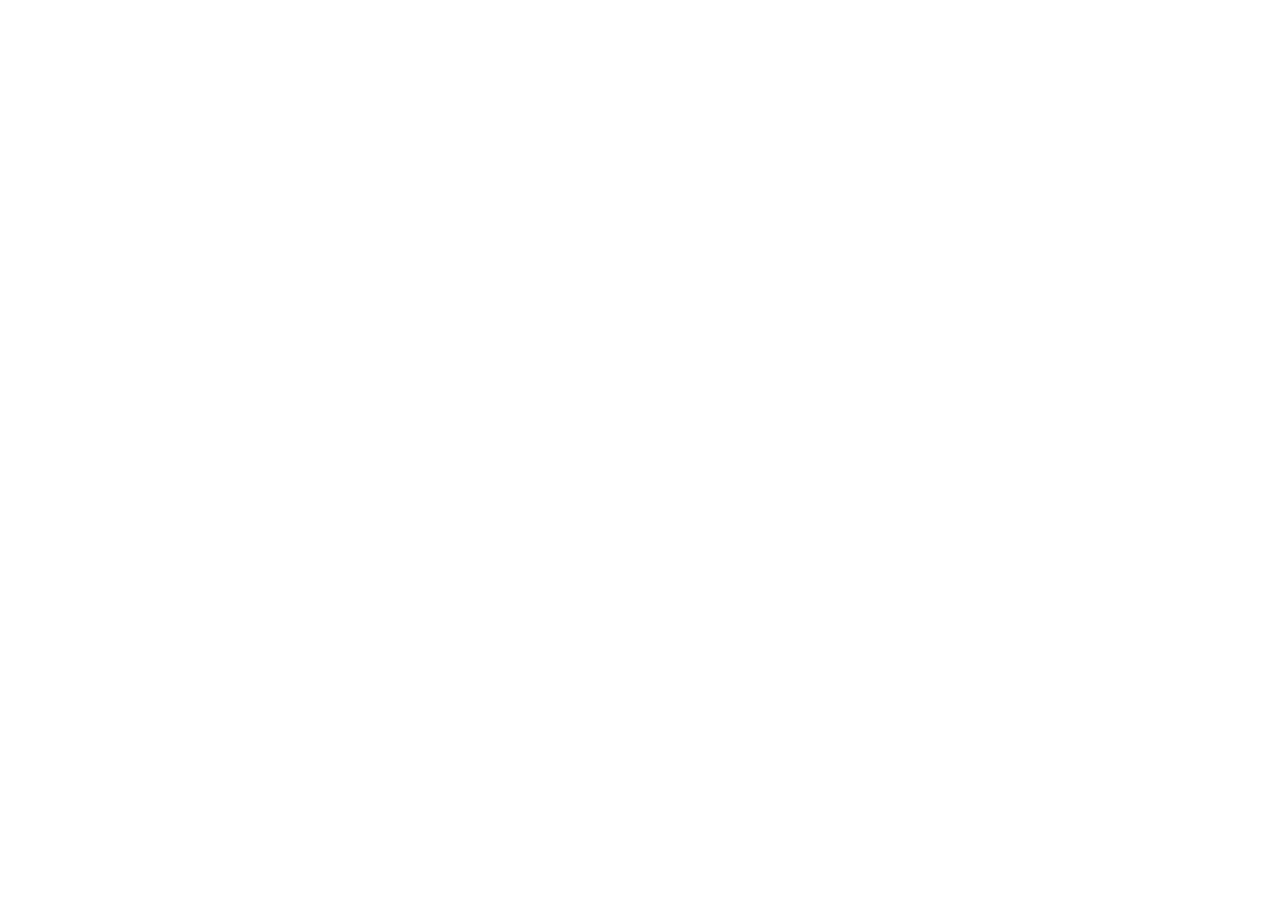
==== index.html @ c9f8f6a1 "feat: :tada: create a structure initial of project initial structure  by Evelyn" ====
<!DOCTYPE html>
<html> 
<head>
    <meta charset="utf-8">
    <meta name="viewport" content="width=device-width, initial-scale=1">
    <title>inicio</title>
    <link rel="styesheet" href="responsive.css">
    <link rel="stylesheet" href="componentes.css">
    <link rel="stylesheet" href="base.css">
    <link rel="stylesheet" href="layout.css">
</head>



</html>
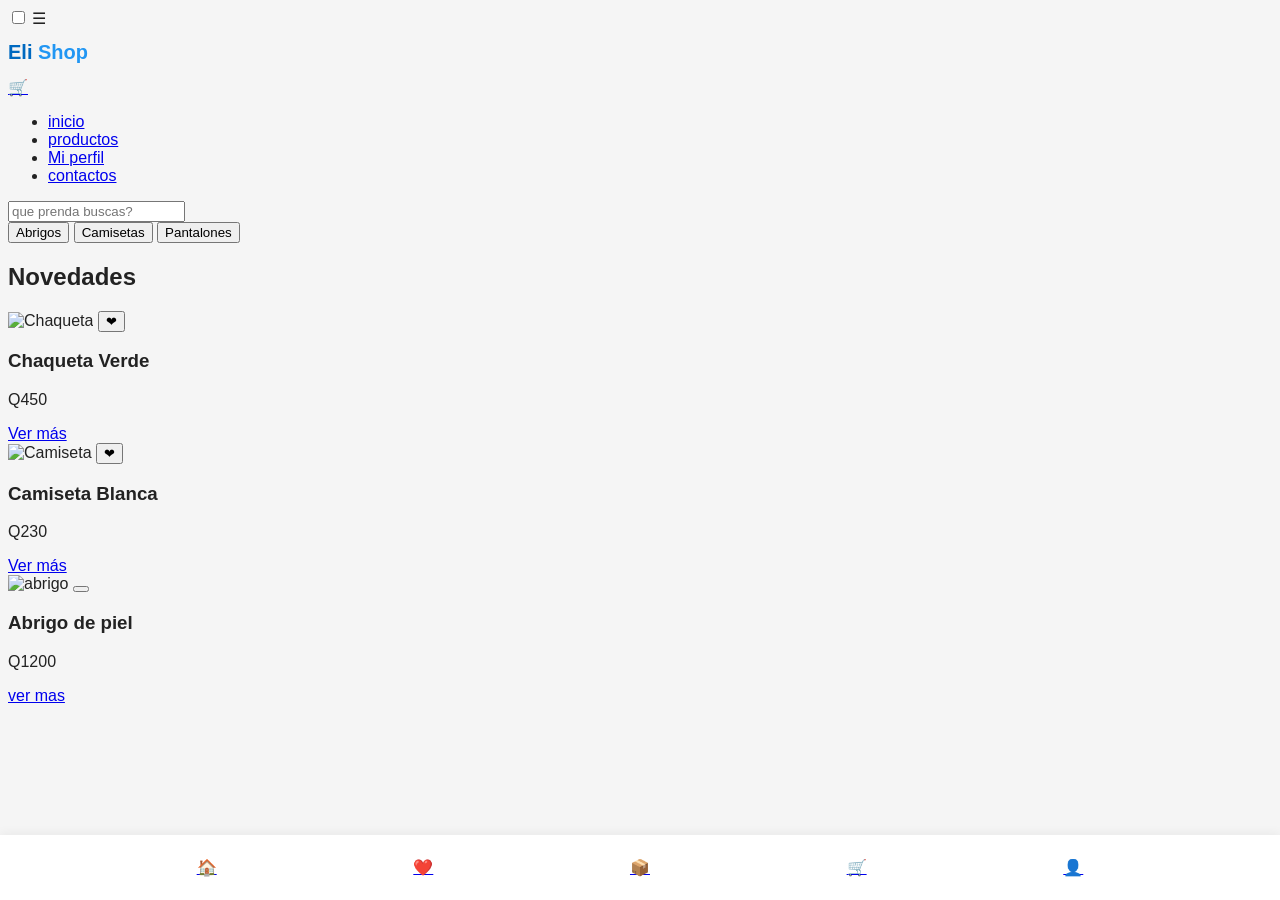
==== commit ce759299: "feat: :sparkles: add modification in index page of inicio page of inicio  by Evelyn" ====
--- a/index.html
+++ b/index.html
@@ -1,15 +1,95 @@
 <!DOCTYPE html>
-<html> 
+<html lang="en">
 <head>
-    <meta charset="utf-8">
-    <meta name="viewport" content="width=device-width, initial-scale=1">
-    <title>inicio</title>
-    <link rel="styesheet" href="responsive.css">
-    <link rel="stylesheet" href="componentes.css">
-    <link rel="stylesheet" href="base.css">
-    <link rel="stylesheet" href="layout.css">
+    <meta charset="UTF-8">
+    <meta name="viewport" content="width=device-width, initial-scale=1.0">
+    <title> EliShop inicio</title>
+    <link rel="stylesheet" href="css/base.css">
+    <link rel="stylesheet" href="css/components.css">
+    <link rel="stylesheet" href="css/layout.css">
+    <link rel="stylesheet" href="css/responsive.css">
 </head>
+<body>
+    <header class="barra_superior">
+        <input type="checkbox" id="checkMenu" class="oculto">
+        <label for="checkMenu" class="boton-hamburguesa">☰</label>
+        <h1 class="logo">Eli <span>Shop</span></h1>
+        <a href="vacio.html" class="carrito">🛒</a>
 
+        <nav class="menu-desplegable">
+            <ul class="lista_navegacion">
+                <li><a href="index.html">inicio</a></li>
+                <li><a href="catalogo.html">productos</a></li>
+                <li><a href="perfil.html">Mi perfil</a></li>
+                <li><a href="contacto.html">contactos</a></li>
+            </ul>
+        </nav>
+    </header>
 
+    <main class="contenedor1">
+        <section class="seccion-buscar">
+            <input type="text" placeholder="que prenda buscas?" class="entrada-busqueda">
+        </section>
 
-</html>+        <section class="categorias-cortas">
+            <button class="filtro">Abrigos</button>
+            <button class="filtro">Camisetas</button>
+            <button class="filtro">Pantalones</button>
+        </section>
+        
+        <section class="novedades">
+            <h2 class="titulo-seccion">Novedades</h2>
+            
+            <div class="bloque-productos">
+                <article class="tarjeta">
+                    <div class="foto-producto">
+                        <img src="https://via.placeholder.com/150" alt="Chaqueta">
+                        <button class="corazon">❤</button>
+                    </div>
+                    <div class="detalles">
+                        <h3>Chaqueta Verde</h3>
+                        <p class="precio">Q450</p>
+                        <a href="producto.html" class="enlace-ver">Ver más</a>
+                    </div>
+                </article>
+
+                <article class="tarjeta">
+                    <div class="foto-producto">
+                        <img src="https://via.placeholder.com/150" alt="Camiseta">
+                        <button class="corazon">❤</button>
+                    </div>
+                    <div class="detalles">
+                        <h3>Camiseta Blanca</h3>
+                        <p class="precio">Q230</p>
+                        <a href="producto.html" class="enlace-ver">Ver más</a>
+                    </div>
+                </article>
+
+                <article class="tarjeta">
+                    <div class="foto-producto">
+                        <img src="https://via.placeholder.com/150" alt="abrigo"> 
+                        <button class="corazon"❤></button>
+                    </div>
+                    <div class="detalles">
+                        <h3>Abrigo de piel</h3>
+                        <p class="precio">Q1200</p>
+                        <a href="producto.html" class="enlace-ver">ver mas</a>
+                    </div>
+                </article>
+            </div>
+        </section>
+    </main>
+
+    <nav class="barra-inferior">
+        <a href="index.html" class="icono-nav activo">🏠</a> 
+        
+        <a href="favoritos.html" class="icono-nav">❤️</a>
+    
+        <a href="historial.html" class="icono-nav">📦</a> 
+        
+        <a href="vacio.html" class="icono-nav">🛒</a> 
+        
+        <a href="perfil.html" class="icono-nav">👤</a>
+    </nav>
+</body>
+</html> 
--- a/css/base.css
+++ b/css/base.css
@@ -0,0 +1,67 @@
+:root {
+    /* Azules (Principales) */
+    --azul-oscuro: #0069c0;   /* Para el encabezado o títulos fuertes */
+    --azul-vibrante: #2196f3; /* Tu color de marca (Logo y Botones) */
+    --azul-claro: #97e9ff;    /* Para fondos suaves o etiquetas */
+
+    /* Morados (Acentos) */
+    --morado-fuerte: #7f00b2; /* Para resaltar ofertas o botones secundarios */
+    --morado-claro: #ab3ed8;  /* Para el 'hover' (cuando pasas el mouse) */
+
+    /* Colores neutros necesarios */
+    --blanco: #ffffff;
+    --gris-fondo: #f5f5f5;
+    --negro-texto: #222222;
+}
+
+body {
+    background-color: var(--gris-fondo);
+    color: var(--negro-texto);
+    font-family: 'Poppins', sans-serif;
+}
+
+/* Centrar todo el contenido para que no toque los bordes del celular */
+.contenedor-principal {
+    padding: 70px 15px 90px 15px; /* Arriba para el header y abajo para la barra inferior */
+}
+
+/* El Header (Barra Superior) */
+.barra-superior {
+    position: fixed;
+    top: 0;
+    left: 0;
+    width: 100%;
+    height: 60px;
+    background-color: var(--blanco);
+    display: flex;
+    justify-content: space-between;
+    align-items: center;
+    padding: 0 20px;
+    box-shadow: 0 2px 5px rgba(0,0,0,0.1);
+    z-index: 1000;
+}
+
+/* El Logo con tus colores */
+.logo {
+    font-size: 20px;
+    color: var(--azul-oscuro);
+}
+.logo span {
+    color: var(--azul-vibrante);
+    font-weight: bold;
+}
+
+/* La Barra Inferior con 5 iconos */
+.barra-inferior {
+    position: fixed;
+    bottom: 0;
+    left: 0;
+    width: 100%;
+    height: 65px;
+    background-color: var(--blanco);
+    display: flex;
+    justify-content: space-evenly;
+    align-items: center;
+    box-shadow: 0 -2px 10px rgba(0,0,0,0.05);
+    z-index: 1000;
+}
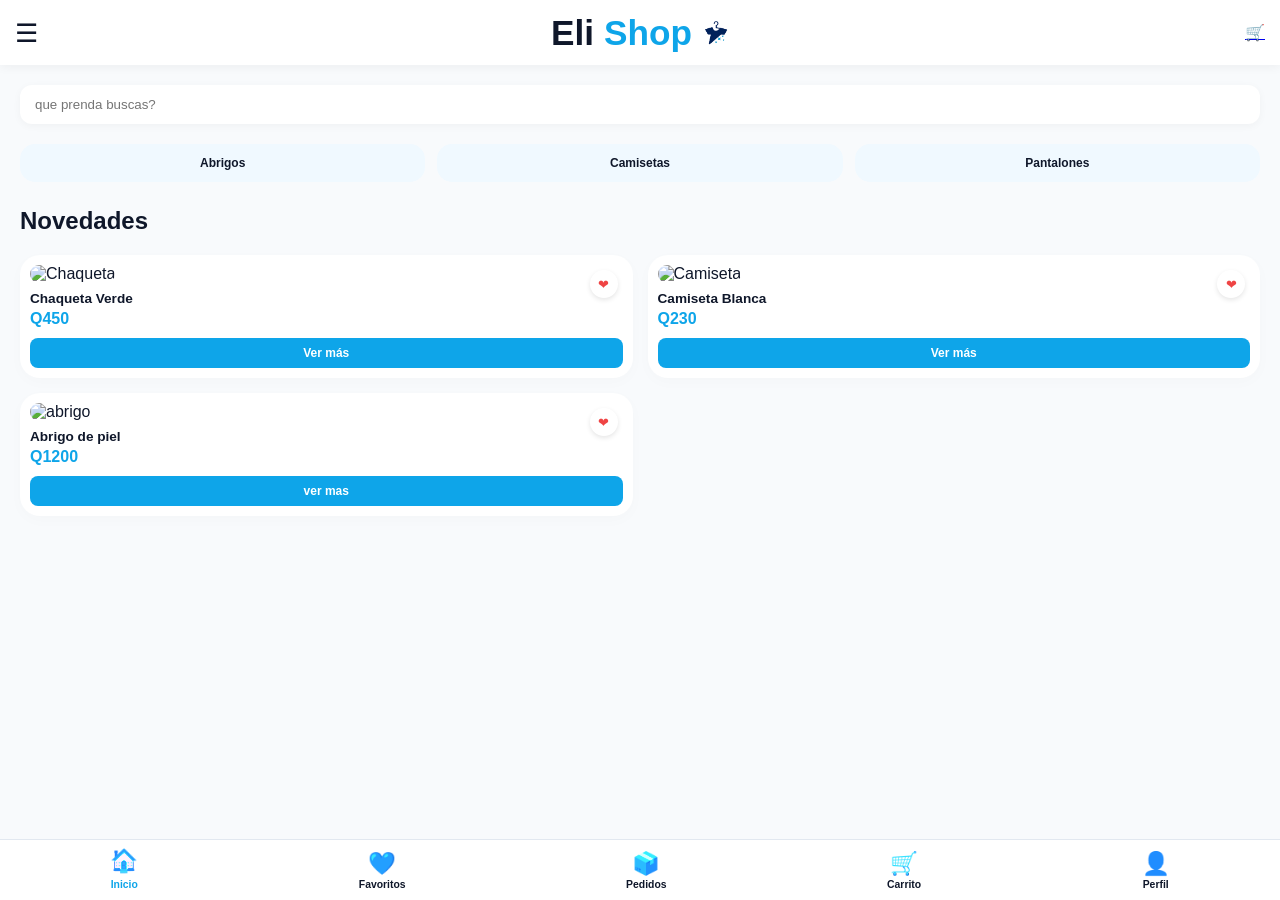
==== commit b154dfdd: "feat: :sparkles: create code of page that inicio code of page inicio  by Evelyn" ====
--- a/index.html
+++ b/index.html
@@ -13,15 +13,20 @@
     <header class="barra_superior">
         <input type="checkbox" id="checkMenu" class="oculto">
         <label for="checkMenu" class="boton-hamburguesa">☰</label>
-        <h1 class="logo">Eli <span>Shop</span></h1>
+    
+        <div class="logo">
+            <h1>Eli <span>Shop</span></h1>
+            <img src="img/Elishop.png" alt="logo" class="img-logo">
+        </div>
+    
         <a href="vacio.html" class="carrito">🛒</a>
-
+    
         <nav class="menu-desplegable">
             <ul class="lista_navegacion">
-                <li><a href="index.html">inicio</a></li>
-                <li><a href="catalogo.html">productos</a></li>
-                <li><a href="perfil.html">Mi perfil</a></li>
-                <li><a href="contacto.html">contactos</a></li>
+                <li><a href="index.html">Inicio</a></li>
+                <li><a href="catalogo.html">Productos</a></li>
+                <li><a href="perfil.html">Mi Perfil</a></li>
+                <li><a href="contacto.html">Contacto</a></li>
             </ul>
         </nav>
     </header>
@@ -68,7 +73,7 @@
                 <article class="tarjeta">
                     <div class="foto-producto">
                         <img src="https://via.placeholder.com/150" alt="abrigo"> 
-                        <button class="corazon"❤></button>
+                        <button class="corazon">❤</button>
                     </div>
                     <div class="detalles">
                         <h3>Abrigo de piel</h3>
@@ -81,15 +86,30 @@
     </main>
 
     <nav class="barra-inferior">
-        <a href="index.html" class="icono-nav activo">🏠</a> 
+        <a href="index.html" class="icono-nav activo">
+            <i>🏠</i>
+            <span>Inicio</span>
+        </a> 
         
-        <a href="favoritos.html" class="icono-nav">❤️</a>
+        <a href="favoritos.html" class="icono-nav">
+            <i>❤️</i>
+            <span>Favoritos</span>
+        </a>
     
-        <a href="historial.html" class="icono-nav">📦</a> 
+        <a href="historial.html" class="icono-nav">
+            <i>📦</i>
+            <span>Pedidos</span>
+        </a> 
         
-        <a href="vacio.html" class="icono-nav">🛒</a> 
+        <a href="vacio.html" class="icono-nav">
+            <i>🛒</i>
+            <span>Carrito</span>
+        </a> 
         
-        <a href="perfil.html" class="icono-nav">👤</a>
+        <a href="perfil.html" class="icono-nav">
+            <i>👤</i>
+            <span>Perfil</span>
+        </a>
     </nav>
 </body>
 </html> 
--- a/css/base.css
+++ b/css/base.css
@@ -1,67 +1,22 @@
+/* Variables y Reset */
 :root {
-    /* Azules (Principales) */
-    --azul-oscuro: #0069c0;   /* Para el encabezado o títulos fuertes */
-    --azul-vibrante: #2196f3; /* Tu color de marca (Logo y Botones) */
-    --azul-claro: #97e9ff;    /* Para fondos suaves o etiquetas */
+    --navy: #0f172a;
+    --celeste: #0ea5e9;
+    --violeta: #8b5cf6;
+    --celeste-soft: #f0f9ff;
+    --blanco: #ffffff;
+    --fondo-pag: #f8fafc;
+}
 
-    /* Morados (Acentos) */
-    --morado-fuerte: #7f00b2; /* Para resaltar ofertas o botones secundarios */
-    --morado-claro: #ab3ed8;  /* Para el 'hover' (cuando pasas el mouse) */
-
-    /* Colores neutros necesarios */
-    --blanco: #ffffff;
-    --gris-fondo: #f5f5f5;
-    --negro-texto: #222222;
+* {
+    margin: 0;
+    padding: 0;
+    box-sizing: border-box;
+    font-family: 'Inter', -apple-system, sans-serif;
 }
 
 body {
-    background-color: var(--gris-fondo);
-    color: var(--negro-texto);
-    font-family: 'Poppins', sans-serif;
+    background-color: var(--fondo-pag);
+    color: var(--navy);
+    padding-bottom: 90px;
 }
-
-/* Centrar todo el contenido para que no toque los bordes del celular */
-.contenedor-principal {
-    padding: 70px 15px 90px 15px; /* Arriba para el header y abajo para la barra inferior */
-}
-
-/* El Header (Barra Superior) */
-.barra-superior {
-    position: fixed;
-    top: 0;
-    left: 0;
-    width: 100%;
-    height: 60px;
-    background-color: var(--blanco);
-    display: flex;
-    justify-content: space-between;
-    align-items: center;
-    padding: 0 20px;
-    box-shadow: 0 2px 5px rgba(0,0,0,0.1);
-    z-index: 1000;
-}
-
-/* El Logo con tus colores */
-.logo {
-    font-size: 20px;
-    color: var(--azul-oscuro);
-}
-.logo span {
-    color: var(--azul-vibrante);
-    font-weight: bold;
-}
-
-/* La Barra Inferior con 5 iconos */
-.barra-inferior {
-    position: fixed;
-    bottom: 0;
-    left: 0;
-    width: 100%;
-    height: 65px;
-    background-color: var(--blanco);
-    display: flex;
-    justify-content: space-evenly;
-    align-items: center;
-    box-shadow: 0 -2px 10px rgba(0,0,0,0.05);
-    z-index: 1000;
-}
--- a/css/components.css
+++ b/css/components.css
@@ -0,0 +1,138 @@
+/* --- Logo y Navegación Superior --- */
+.logo {
+    display: flex;
+    align-items: center;
+    gap: 8px;
+    font-size: 1.1rem;
+    font-weight: 800;
+}
+
+.logo span { color: var(--celeste); }
+
+.barra_superior img {
+    height: 32px;
+    width: auto;
+}
+
+.oculto { display: none; }
+
+.boton-hamburguesa {
+    font-size: 1.6rem;
+    cursor: pointer;
+    z-index: 1300; /* Siempre clickable para cerrar */
+    position: relative;
+}
+
+/* --- Buscador y Categorías (Estilo Canva) --- */
+.entrada-busqueda {
+    width: 100%;
+    padding: 12px 15px;
+    border: none;
+    border-radius: 12px;
+    background-color: var(--blanco);
+    box-shadow: 0 2px 8px rgba(0,0,0,0.04);
+    margin-bottom: 20px;
+    outline: none;
+}
+
+.categorias-cortas {
+    display: flex;
+    gap: 12px;
+    margin-bottom: 25px;
+}
+
+.filtro {
+    flex: 1;
+    padding: 12px;
+    border: none;
+    border-radius: 15px;
+    background-color: var(--celeste-soft);
+    color: var(--navy);
+    font-weight: 700;
+    font-size: 0.75rem;
+}
+
+/* --- Tarjetas de Producto --- */
+.tarjeta {
+    background: var(--blanco);
+    border-radius: 20px;
+    padding: 10px;
+    box-shadow: 0 4px 15px rgba(0,0,0,0.02);
+    position: relative;
+}
+
+.foto-producto img {
+    width: 100%;
+    height: 150px;
+    object-fit: cover;
+    border-radius: 15px;
+}
+
+.corazon {
+    position: absolute;
+    top: 15px;
+    right: 15px;
+    background: white;
+    border: none;
+    width: 28px;
+    height: 28px;
+    border-radius: 50%;
+    box-shadow: 0 2px 5px rgba(0,0,0,0.1);
+    color: #ef4444;
+}
+
+.detalles h3 {
+    font-size: 0.85rem;
+    margin: 8px 0 4px;
+}
+
+.precio {
+    color: var(--celeste);
+    font-weight: 800;
+    margin-bottom: 10px;
+    display: block;
+}
+
+.enlace-ver {
+    display: block;
+    text-align: center;
+    background: var(--celeste);
+    color: white;
+    text-decoration: none;
+    padding: 8px;
+    border-radius: 8px;
+    font-size: 0.75rem;
+    font-weight: bold;
+}
+
+/* --- Iconos Celestes con Nombre --- */
+.icono-nav {
+    text-decoration: none;
+    display: flex;
+    flex-direction: column;
+    align-items: center;
+    gap: 2px;
+    transition: 0.3s;
+}
+
+.icono-nav i {
+    font-style: normal;
+    font-size: 1.4rem;
+    /* Filtro para teñir emojis de celeste/azul */
+    filter: sepia(100%) hue-rotate(170deg) saturate(500%);
+}
+
+.icono-nav span {
+    font-size: 0.65rem;
+    font-weight: 700;
+    color: var(--navy);
+}
+
+.icono-nav.activo i {
+    filter: sepia(100%) hue-rotate(185deg) saturate(800%);
+    transform: translateY(-3px);
+}
+
+.icono-nav.activo span {
+    color: var(--celeste);
+}
--- a/css/layout.css
+++ b/css/layout.css
@@ -0,0 +1,60 @@
+/* Estructura del Header */
+/* --- Cabecera Fija --- */
+.barra_superior {
+    display: flex;
+    justify-content: space-between;
+    align-items: center;
+    padding: 0 15px;
+    background-color: var(--blanco);
+    position: sticky;
+    top: 0;
+    z-index: 1200; /* Header por encima del menú para poder cerrar */
+    height: 65px;
+    box-shadow: 0 2px 10px rgba(0,0,0,0.05);
+}
+
+/* --- Menú Lateral Desplegable --- */
+.menu-desplegable {
+    position: fixed;
+    top: 0;
+    left: -100%;
+    width: 80%;
+    height: 100vh;
+    background: var(--blanco);
+    z-index: 1100; /* Por debajo del header */
+    transition: 0.4s cubic-bezier(0.4, 0, 0.2, 1);
+    padding: 80px 25px;
+    box-shadow: 10px 0 30px rgba(0,0,0,0.05);
+}
+
+/* Lógica de apertura con el checkbox */
+#checkMenu:checked ~ .menu-desplegable {
+    left: 0;
+}
+
+/* --- Contenedor y Cuadrícula --- */
+.contenedor1 {
+    padding: 20px;
+    padding-bottom: 100px; /* Espacio para que la barra inferior no tape nada */
+}
+
+.bloque-productos {
+    display: grid;
+    grid-template-columns: repeat(2, 1fr); /* 2 columnas exactas para móvil */
+    gap: 15px;
+    margin-top: 20px;
+}
+
+/* --- Barra Inferior con Nombres --- */
+.barra-inferior {
+    position: fixed;
+    bottom: 0;
+    width: 100%;
+    background: rgba(255, 255, 255, 0.95);
+    backdrop-filter: blur(10px);
+    display: flex;
+    justify-content: space-around;
+    padding: 10px 0;
+    border-top: 1px solid #e2e8f0;
+    z-index: 1000;
+}
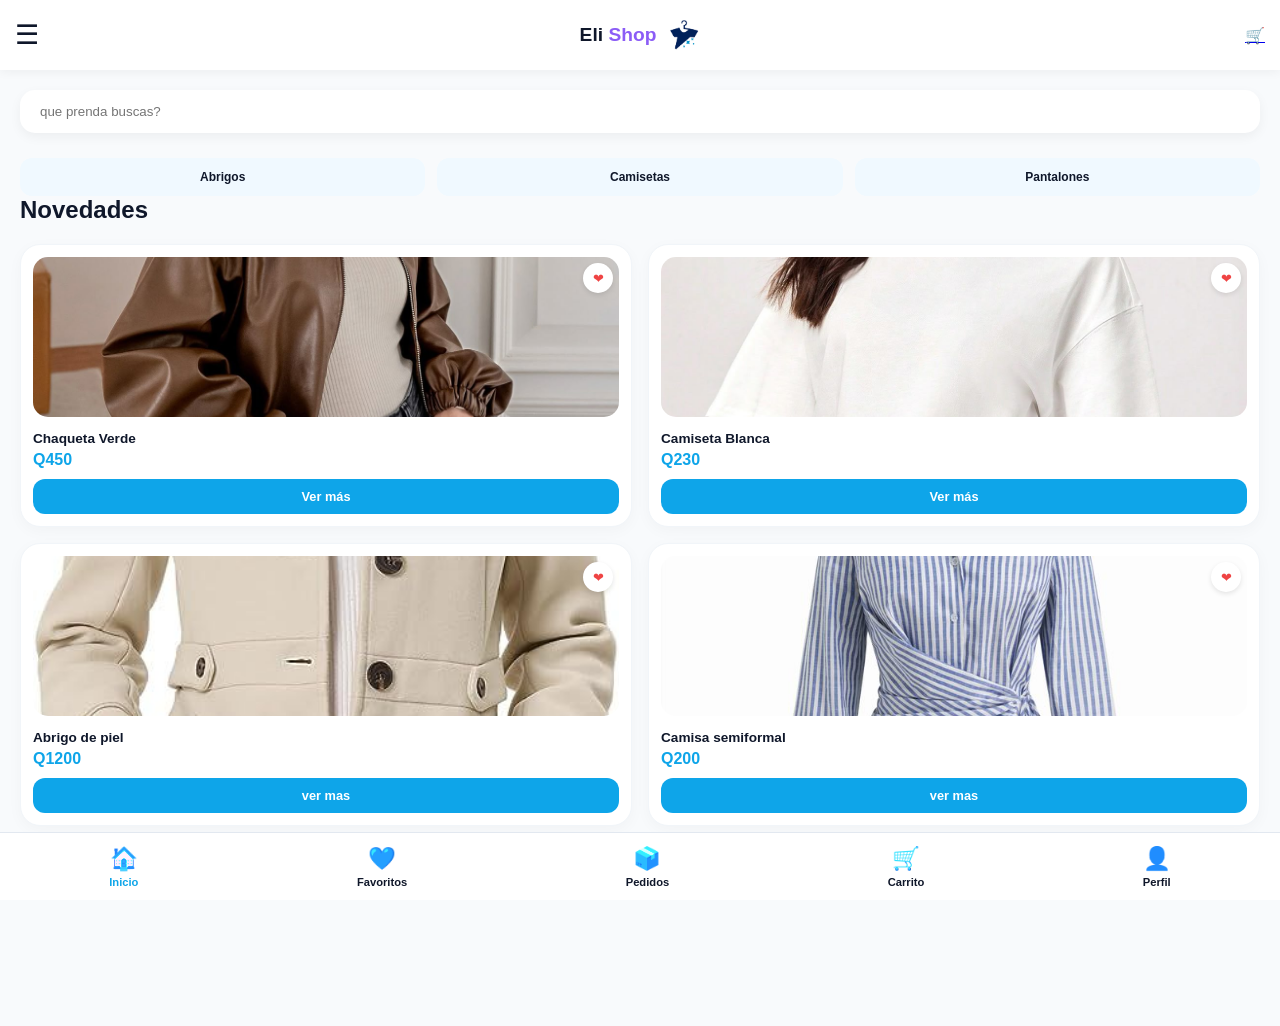
==== commit 731bd0c8: "feat: :art: create new section new section  by evelyn" ====
--- a/index.html
+++ b/index.html
@@ -24,7 +24,7 @@
         <nav class="menu-desplegable">
             <ul class="lista_navegacion">
                 <li><a href="index.html">Inicio</a></li>
-                <li><a href="catalogo.html">Productos</a></li>
+                <li><a href="catalogo.html">catalogo</a></li>
                 <li><a href="perfil.html">Mi Perfil</a></li>
                 <li><a href="contacto.html">Contacto</a></li>
             </ul>
@@ -46,9 +46,10 @@
             <h2 class="titulo-seccion">Novedades</h2>
             
             <div class="bloque-productos">
+                
                 <article class="tarjeta">
                     <div class="foto-producto">
-                        <img src="https://via.placeholder.com/150" alt="Chaqueta">
+                        <img src="img/chaqueta.jpg" alt="Chaqueta">
                         <button class="corazon">❤</button>
                     </div>
                     <div class="detalles">
@@ -57,10 +58,10 @@
                         <a href="producto.html" class="enlace-ver">Ver más</a>
                     </div>
                 </article>
-
+        
                 <article class="tarjeta">
                     <div class="foto-producto">
-                        <img src="https://via.placeholder.com/150" alt="Camiseta">
+                        <img src="img/camiseta.jpg" alt="Camiseta">
                         <button class="corazon">❤</button>
                     </div>
                     <div class="detalles">
@@ -69,10 +70,10 @@
                         <a href="producto.html" class="enlace-ver">Ver más</a>
                     </div>
                 </article>
-
+        
                 <article class="tarjeta">
                     <div class="foto-producto">
-                        <img src="https://via.placeholder.com/150" alt="abrigo"> 
+                        <img src="img/abrigo.jpg" alt="abrigo"> 
                         <button class="corazon">❤</button>
                     </div>
                     <div class="detalles">
@@ -81,9 +82,22 @@
                         <a href="producto.html" class="enlace-ver">ver mas</a>
                     </div>
                 </article>
-            </div>
+        
+                <article class="tarjeta">
+                    <div class="foto-producto">
+                        <img src="img/semiformal.jpg" alt="Camisa semiformal"> 
+                        <button class="corazon">❤</button>
+                    </div>
+                    <div class="detalles">
+                        <h3>Camisa semiformal</h3>
+                        <p class="precio">Q200</p>
+                        <a href="producto.html" class="enlace-ver">ver mas</a>
+                    </div>
+                </article>
+        
+            </div> 
         </section>
-    </main>
+        </main>
 
     <nav class="barra-inferior">
         <a href="index.html" class="icono-nav activo">
--- a/css/components.css
+++ b/css/components.css
@@ -1,97 +1,91 @@
-/* --- Logo y Navegación Superior --- */
-.logo {
+/* --- Identidad --- */
+.logo { display: flex; align-items: center; gap: 8px; }
+.logo h1 { font-size: 1.2rem; font-weight: 800; }
+.logo span { color: var(--violeta); }
+.img-logo { height: 40px; width: auto; display: block; }
+
+/* --- Menú Hamburguesa --- */
+.oculto { display: none; }
+.boton-hamburguesa { font-size: 1.7rem; cursor: pointer; z-index: 1300; position: relative; }
+
+.lista_navegacion { list-style: none; }
+.lista_navegacion li { border-bottom: 1px solid #f8fafc; }
+.lista_navegacion a {
+    text-decoration: none;
+    color: var(--navy);
+    font-size: 1.1rem;
+    font-weight: 600;
+    padding: 20px 30px;
     display: flex;
     align-items: center;
-    gap: 8px;
-    font-size: 1.1rem;
-    font-weight: 800;
+    gap: 15px;
 }
 
-.logo span { color: var(--celeste); }
-
-.barra_superior img {
-    height: 32px;
-    width: auto;
-}
-
-.oculto { display: none; }
-
-.boton-hamburguesa {
-    font-size: 1.6rem;
-    cursor: pointer;
-    z-index: 1300; /* Siempre clickable para cerrar */
-    position: relative;
-}
-
-/* --- Buscador y Categorías (Estilo Canva) --- */
+/* --- Buscador y Categorías --- */
 .entrada-busqueda {
     width: 100%;
-    padding: 12px 15px;
+    padding: 14px 20px;
     border: none;
-    border-radius: 12px;
+    border-radius: 15px;
     background-color: var(--blanco);
-    box-shadow: 0 2px 8px rgba(0,0,0,0.04);
-    margin-bottom: 20px;
+    box-shadow: 0 4px 12px rgba(0,0,0,0.05);
+    margin-bottom: 25px;
     outline: none;
 }
 
-.categorias-cortas {
-    display: flex;
-    gap: 12px;
-    margin-bottom: 25px;
-}
-
+.categorias-cortas { display: flex; gap: 12px; }
 .filtro {
     flex: 1;
     padding: 12px;
     border: none;
-    border-radius: 15px;
+    border-radius: 12px;
     background-color: var(--celeste-soft);
-    color: var(--navy);
     font-weight: 700;
     font-size: 0.75rem;
+    color: var(--navy);
+    text-align: center;
 }
 
-/* --- Tarjetas de Producto --- */
+/* --- TARJETAS DE PRODUCTO: Alineación forzada --- */
 .tarjeta {
     background: var(--blanco);
     border-radius: 20px;
-    padding: 10px;
-    box-shadow: 0 4px 15px rgba(0,0,0,0.02);
+    padding: 12px;
+    box-shadow: 0 4px 15px rgba(0,0,0,0.03);
     position: relative;
+    border: 1px solid #f1f5f9;
+    
+    /* Forzamos que la tarjeta respete el tamaño de la columna */
+    width: 100%;
+    display: flex;
+    flex-direction: column;
 }
 
 .foto-producto img {
     width: 100%;
-    height: 150px;
+    height: 160px; /* Altura fija para todas */
     object-fit: cover;
     border-radius: 15px;
 }
 
 .corazon {
     position: absolute;
-    top: 15px;
-    right: 15px;
+    top: 18px;
+    right: 18px;
     background: white;
     border: none;
-    width: 28px;
-    height: 28px;
+    width: 30px;
+    height: 30px;
     border-radius: 50%;
     box-shadow: 0 2px 5px rgba(0,0,0,0.1);
     color: #ef4444;
+    display: flex;
+    justify-content: center;
+    align-items: center;
 }
 
-.detalles h3 {
-    font-size: 0.85rem;
-    margin: 8px 0 4px;
-}
-
-.precio {
-    color: var(--celeste);
-    font-weight: 800;
-    margin-bottom: 10px;
-    display: block;
-}
+.detalles h3 { font-size: 0.85rem; margin-top: 10px; font-weight: 600; color: var(--navy); }
+.precio { color: var(--celeste); font-weight: 800; display: block; margin: 5px 0 10px; }
 
 .enlace-ver {
     display: block;
@@ -99,40 +93,16 @@
     background: var(--celeste);
     color: white;
     text-decoration: none;
-    padding: 8px;
-    border-radius: 8px;
-    font-size: 0.75rem;
+    padding: 10px;
+    border-radius: 12px;
+    font-size: 0.8rem;
     font-weight: bold;
+    margin-top: auto; /* Empuja el botón al fondo si hay poco texto */
 }
 
-/* --- Iconos Celestes con Nombre --- */
-.icono-nav {
-    text-decoration: none;
-    display: flex;
-    flex-direction: column;
-    align-items: center;
-    gap: 2px;
-    transition: 0.3s;
-}
-
-.icono-nav i {
-    font-style: normal;
-    font-size: 1.4rem;
-    /* Filtro para teñir emojis de celeste/azul */
-    filter: sepia(100%) hue-rotate(170deg) saturate(500%);
-}
-
-.icono-nav span {
-    font-size: 0.65rem;
-    font-weight: 700;
-    color: var(--navy);
-}
-
-.icono-nav.activo i {
-    filter: sepia(100%) hue-rotate(185deg) saturate(800%);
-    transform: translateY(-3px);
-}
-
-.icono-nav.activo span {
-    color: var(--celeste);
-}+/* --- Barra Inferior --- */
+.icono-nav { text-decoration: none; display: flex; flex-direction: column; align-items: center; gap: 4px; }
+.icono-nav i { font-style: normal; font-size: 1.4rem; filter: sepia(100%) hue-rotate(170deg) saturate(500%); }
+.icono-nav span { font-size: 0.7rem; font-weight: 700; color: var(--navy); }
+.icono-nav.activo i { filter: sepia(100%) hue-rotate(185deg) saturate(800%); }
+.icono-nav.activo span { color: var(--celeste); }
--- a/css/layout.css
+++ b/css/layout.css
@@ -1,5 +1,4 @@
-/* Estructura del Header */
-/* --- Cabecera Fija --- */
+/* --- Estructura Global --- */
 .barra_superior {
     display: flex;
     justify-content: space-between;
@@ -8,44 +7,42 @@
     background-color: var(--blanco);
     position: sticky;
     top: 0;
-    z-index: 1200; /* Header por encima del menú para poder cerrar */
-    height: 65px;
+    z-index: 1200;
+    height: 70px;
     box-shadow: 0 2px 10px rgba(0,0,0,0.05);
 }
 
-/* --- Menú Lateral Desplegable --- */
 .menu-desplegable {
     position: fixed;
     top: 0;
     left: -100%;
     width: 80%;
     height: 100vh;
-    background: var(--blanco);
-    z-index: 1100; /* Por debajo del header */
+    background-color: var(--blanco);
+    z-index: 1100;
     transition: 0.4s cubic-bezier(0.4, 0, 0.2, 1);
-    padding: 80px 25px;
-    box-shadow: 10px 0 30px rgba(0,0,0,0.05);
+    padding-top: 80px;
+    box-shadow: 15px 0 50px rgba(0,0,0,0.1);
 }
 
-/* Lógica de apertura con el checkbox */
 #checkMenu:checked ~ .menu-desplegable {
     left: 0;
 }
 
-/* --- Contenedor y Cuadrícula --- */
 .contenedor1 {
     padding: 20px;
-    padding-bottom: 100px; /* Espacio para que la barra inferior no tape nada */
+    padding-bottom: 110px;
 }
 
+/* CUADRÍCULA FIJA: El secreto es 'align-items: start' */
 .bloque-productos {
     display: grid;
-    grid-template-columns: repeat(2, 1fr); /* 2 columnas exactas para móvil */
-    gap: 15px;
+    grid-template-columns: repeat(2, 1fr); /* Dos columnas iguales */
+    gap: 16px;
     margin-top: 20px;
+    align-items: start; /* Evita que la tarjeta sola se estire para llenar la fila */
 }
 
-/* --- Barra Inferior con Nombres --- */
 .barra-inferior {
     position: fixed;
     bottom: 0;
@@ -54,7 +51,7 @@
     backdrop-filter: blur(10px);
     display: flex;
     justify-content: space-around;
-    padding: 10px 0;
+    padding: 12px 0;
     border-top: 1px solid #e2e8f0;
     z-index: 1000;
 }
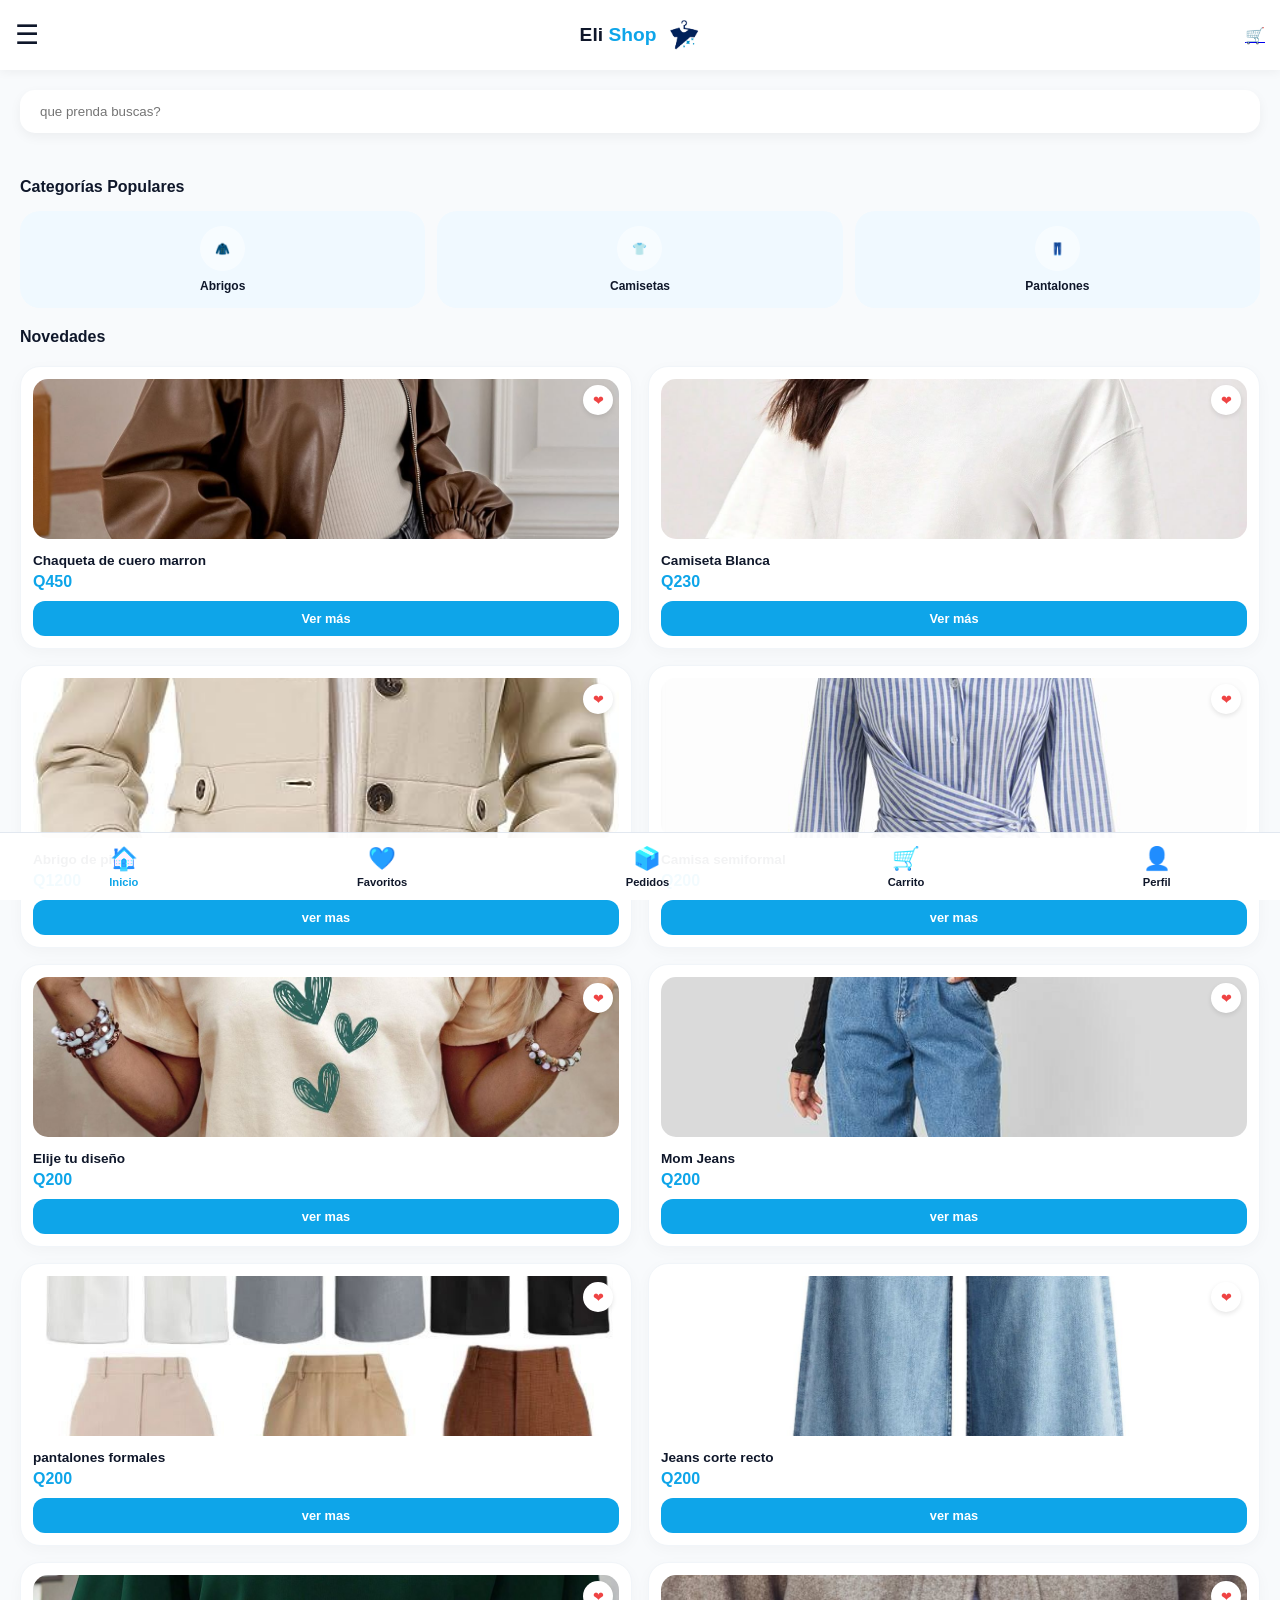
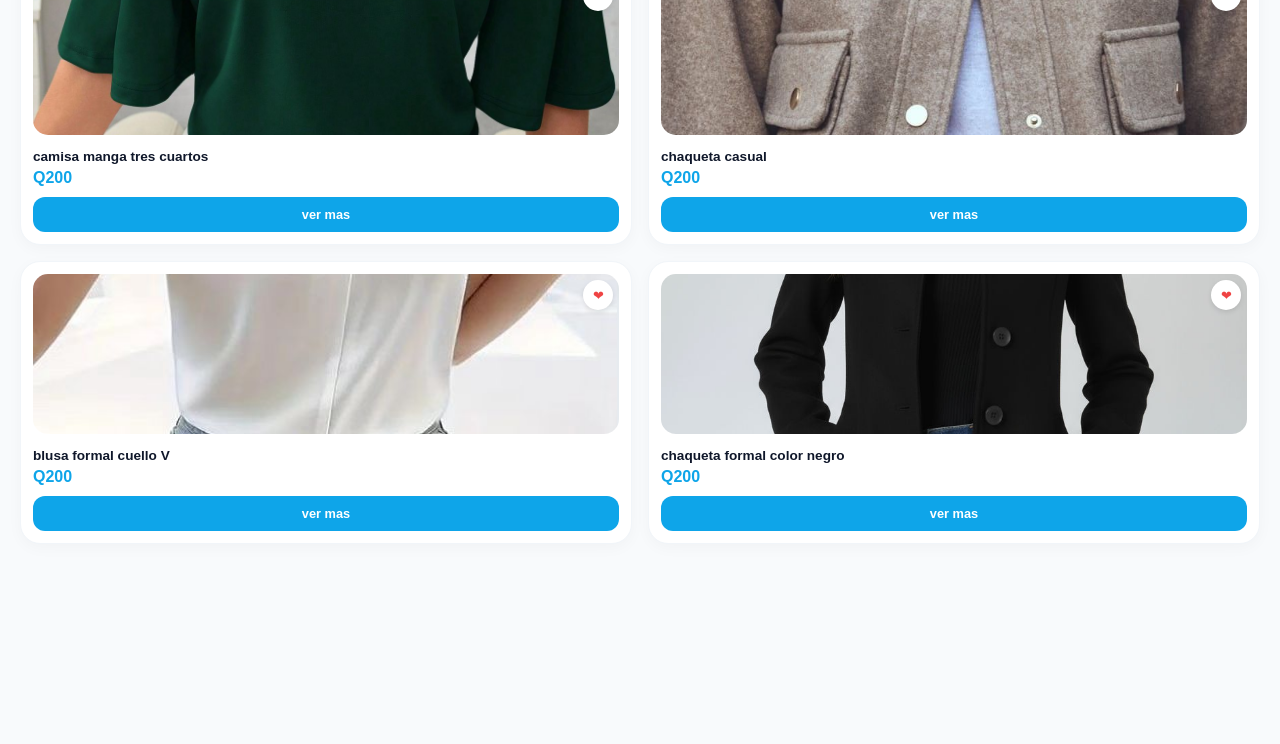
==== commit d6f0013d: "feat: catalogo by Evelyn  catalogo" ====
--- a/index.html
+++ b/index.html
@@ -10,6 +10,7 @@
     <link rel="stylesheet" href="css/responsive.css">
 </head>
 <body>
+    
     <header class="barra_superior">
         <input type="checkbox" id="checkMenu" class="oculto">
         <label for="checkMenu" class="boton-hamburguesa">☰</label>
@@ -31,15 +32,39 @@
         </nav>
     </header>
 
+
     <main class="contenedor1">
         <section class="seccion-buscar">
             <input type="text" placeholder="que prenda buscas?" class="entrada-busqueda">
         </section>
 
-        <section class="categorias-cortas">
-            <button class="filtro">Abrigos</button>
-            <button class="filtro">Camisetas</button>
-            <button class="filtro">Pantalones</button>
+        <section class="categorias-populares">
+            <h2 class="titulo-seccion">Categorías Populares</h2>
+            <div class="contenedor-categorias">
+                <div class="item-categoria">
+                    <div class="circulo-icono">
+                        <a href="catalogo.html"></a>
+                        <span class="emoji-icono">🧥</span>
+                    </div>
+                    <span>Abrigos</span>
+                </div>
+        
+                <div class="item-categoria">
+                    <div class="circulo-icono">
+                        <a href="catalogo.html"></a>
+                        <span class="emoji-icono">👕</span>
+                    </div>
+                    <span>Camisetas</span>
+                </div>
+        
+                <div class="item-categoria">
+                    <div class="circulo-icono">
+                        <a href="catalogo.html"></a>
+                        <span class="emoji-icono">👖</span>
+                    </div>
+                    <span>Pantalones</span>
+                </div>
+            </div>
         </section>
         
         <section class="novedades">
@@ -49,11 +74,11 @@
                 
                 <article class="tarjeta">
                     <div class="foto-producto">
-                        <img src="img/chaqueta.jpg" alt="Chaqueta">
-                        <button class="corazon">❤</button>
-                    </div>
-                    <div class="detalles">
-                        <h3>Chaqueta Verde</h3>
+                        <img src="img/chaqueta.jpg" alt="chaqueta">
+                        <button class="corazon">❤</button>
+                    </div>
+                    <div class="detalles">
+                        <h3>Chaqueta de cuero marron</h3>
                         <p class="precio">Q450</p>
                         <a href="producto.html" class="enlace-ver">Ver más</a>
                     </div>
@@ -90,6 +115,102 @@
                     </div>
                     <div class="detalles">
                         <h3>Camisa semiformal</h3>
+                        <p class="precio">Q200</p>
+                        <a href="producto.html" class="enlace-ver">ver mas</a>
+                    </div>
+                </article>
+
+                <article class="tarjeta">
+                    <div class="foto-producto">
+                        <img src="img/condiseño3.jpg" alt="Camisetas con diseño">
+                        <button class="corazon">❤</button>
+                    </div>
+                    <div class="detalles">
+                        <h3>Elije tu diseño</h3>
+                        <p class="precio">Q200</p>
+                        <a href="producto.html" class="enlace-ver">ver mas</a>
+                    </div>
+                </article>
+
+                <article class="tarjeta">
+                    <div class="foto-producto">
+                        <img src="img/momjeans1.jpg" alt="momjeans"> 
+                        <button class="corazon">❤</button>
+                    </div>
+                    <div class="detalles">
+                        <h3>Mom Jeans</h3>
+                        <p class="precio">Q200</p>
+                        <a href="producto.html" class="enlace-ver">ver mas</a>
+                    </div>
+                </article>
+
+                <article class="tarjeta">
+                    <div class="foto-producto">
+                        <img src="img/pantalonesformales.jpg" alt="pantalones formales"> 
+                        <button class="corazon">❤</button>
+                    </div>
+                    <div class="detalles">
+                        <h3>pantalones formales</h3>
+                        <p class="precio">Q200</p>
+                        <a href="producto.html" class="enlace-ver">ver mas</a>
+                    </div>
+                </article>
+
+                <article class="tarjeta">
+                    <div class="foto-producto">
+                        <img src="img/corterecto.jpg"alt="Jeans corte recto"> 
+                        <button class="corazon">❤</button>
+                    </div>
+                    <div class="detalles">
+                        <h3>Jeans corte recto</h3>
+                        <p class="precio">Q200</p>
+                        <a href="producto.html" class="enlace-ver">ver mas</a>
+                    </div>
+                </article>
+
+                <article class="tarjeta">
+                    <div class="foto-producto">
+                        <img src="img/trescuartosverde.jpg"alt="camisa manga tres cuartos"> 
+                        <button class="corazon">❤</button>
+                    </div>
+                    <div class="detalles">
+                        <h3>camisa manga tres cuartos</h3>
+                        <p class="precio">Q200</p>
+                        <a href="producto.html" class="enlace-ver">ver mas</a>
+                    </div>
+                </article>
+
+                <article class="tarjeta">
+                    <div class="foto-producto">
+                        <img src="img/CASUALCHAQUETA.jpg"alt="camisa manga tres cuartos"> 
+                        <button class="corazon">❤</button>
+                    </div>
+                    <div class="detalles">
+                        <h3>chaqueta casual</h3>
+                        <p class="precio">Q200</p>
+                        <a href="producto.html" class="enlace-ver">ver mas</a>
+                    </div>
+                </article>
+
+                <article class="tarjeta">
+                    <div class="foto-producto">
+                        <img src="img/cuellovblanco.jpg"alt="camisa formal cuello v"> 
+                        <button class="corazon">❤</button>
+                    </div>
+                    <div class="detalles">
+                        <h3>blusa formal cuello V</h3>
+                        <p class="precio">Q200</p>
+                        <a href="producto.html" class="enlace-ver">ver mas</a>
+                    </div>
+                </article>
+
+                <article class="tarjeta">
+                    <div class="foto-producto">
+                        <img src="img/abrigo negro.jpg"alt="camisa formal cuello v"> 
+                        <button class="corazon">❤</button>
+                    </div>
+                    <div class="detalles">
+                        <h3>chaqueta formal color negro</h3>
                         <p class="precio">Q200</p>
                         <a href="producto.html" class="enlace-ver">ver mas</a>
                     </div>
--- a/css/base.css
+++ b/css/base.css
@@ -6,6 +6,9 @@
     --celeste-soft: #f0f9ff;
     --blanco: #ffffff;
     --fondo-pag: #f8fafc;
+    --botones: #c6dee2;
+    --oferta: #ff7e7e;
+ 
 }
 
 * {
@@ -20,3 +23,8 @@
     color: var(--navy);
     padding-bottom: 90px;
 }
+
+
+/*----------------------------*/
+/* --- COMPONENTES DE CATALOGO--- */
+/*-----------------------------*/
--- a/css/components.css
+++ b/css/components.css
@@ -1,7 +1,11 @@
-/* --- Identidad --- */
+/*----------------------------*/
+/* --- COMPONENTES DE INDEX--- */
+/*-----------------------------*/
+
+
 .logo { display: flex; align-items: center; gap: 8px; }
 .logo h1 { font-size: 1.2rem; font-weight: 800; }
-.logo span { color: var(--violeta); }
+.logo span { color: var(--celeste); }
 .img-logo { height: 40px; width: auto; display: block; }
 
 /* --- Menú Hamburguesa --- */
@@ -105,4 +109,186 @@
 .icono-nav i { font-style: normal; font-size: 1.4rem; filter: sepia(100%) hue-rotate(170deg) saturate(500%); }
 .icono-nav span { font-size: 0.7rem; font-weight: 700; color: var(--navy); }
 .icono-nav.activo i { filter: sepia(100%) hue-rotate(185deg) saturate(800%); }
-.icono-nav.activo span { color: var(--celeste); }+.icono-nav.activo span { color: var(--celeste); }
+
+/* --- Sección Categorías (Estilo Mockup) --- */
+.categorias-populares {
+    margin: 20px 0;
+}
+
+.titulo-seccion {
+    font-size: 1rem;
+    font-weight: 800;
+    color: var(--navy);
+    margin-bottom: 15px;
+}
+
+.contenedor-categorias {
+    display: flex;
+    justify-content: space-between;
+    gap: 12px;
+}
+
+.item-categoria {
+    flex: 1; /* Hace que los 3 midan lo mismo */
+    background-color: var(--celeste-soft); /* El color suave de tu paleta */
+    border-radius: 20px;
+    padding: 15px 5px;
+    display: flex;
+    flex-direction: column;
+    align-items: center;
+    gap: 8px;
+    transition: 0.3s;
+}
+
+.circulo-icono {
+    width: 45px;
+    height: 45px;
+    background-color: rgba(255, 255, 255, 0.5); /* Círculo blanco semi-transparente */
+    border-radius: 50%;
+    display: flex;
+    justify-content: center;
+    align-items: center;
+}
+
+.circulo-icono img {
+    width: 22px;
+    height: 22px;
+    object-fit: contain;
+}
+
+.item-categoria span {
+    font-size: 0.75rem;
+    font-weight: 700;
+    color: var(--navy);
+}
+
+/*----------------------------*/
+/* --- COMPONENTES DE CATALOGO--- */
+/*-----------------------------*/
+
+/* --- ESTILOS DE LA APP (CATÁLOGO) --- */
+
+.barra_superior_catalogo {
+    background: #ffffff;
+    padding: 10px 15px;
+    position: sticky;
+    top: 0;
+    z-index: 100;
+    border-bottom: 1px solid #f0f0f0;
+}
+
+.header_top {
+    display: flex;
+    justify-content: space-between;
+    align-items: center;
+    margin-bottom: 15px;
+}
+
+.titulo_centro {
+    font-size: 1.1rem;
+    color: var(--navy); /* Verde oscuro del ejemplo */
+    font-weight: 700;
+}
+
+/* --- BOTONES DE FILTRO --- */
+.contenedor_filtros {
+    display: flex;
+    gap: 10px;
+    padding-bottom: 5px;
+}
+
+.filtro_pill {
+    background: var(--celeste-soft); /* Color menta suave */
+    border: none;
+    padding: 6px 15px;
+    border-radius: 20px;
+    color: var(--navy);
+    font-size: 0.85rem;
+    font-weight: 600;
+}
+
+.filtro_pill.activo {
+    background: var(--celeste);
+    color: var(--blanco);
+}
+
+/* --- TARJETAS COMPACTAS (EL CAMBIO REAL) --- */
+.tarjeta_compacta {
+    background: var(--blanco);
+    border: 1px solid var(--celeste-soft);
+    border-radius: 12px;
+    padding: 8px;
+    display: flex;
+    flex-direction: column;
+}
+
+.imagen_contenedor {
+    background-color: #f1f7f5; /* Fondo gris-claro */
+    border-radius: 10px;
+    height: 150px;
+    position: relative;
+    display: flex;
+    justify-content: center;
+    align-items: center;
+}
+
+.imagen_contenedor img {
+    max-height: 90%;
+    width: auto;
+}
+
+.boton_carrito_circular {
+    position: absolute;
+    bottom: 8px;
+    right: 8px;
+    background: var(--botones);
+    color: var(--blanco);
+    border: none;
+    width: 32px;
+    height: 32px;
+    border-radius: 50%;
+    cursor: pointer;
+}
+
+/* Etiquetas (Oferta/Stock) */
+.etiqueta {
+    position: absolute;
+    top: 8px;
+    left: 8px;
+    font-size: 0.6rem;
+    padding: 3px 8px;
+    border-radius: 10px;
+    color: var(--blanco);
+    font-weight: 700;
+}
+.oferta { background: var(--oferta); }
+.stock { background: #7ebfff; }
+
+.info_producto h3 {
+    font-size: 0.8rem;
+    margin: 10px 0 5px;
+    color: #333;
+}
+
+.precio_app {
+    font-weight: 800;
+    color: var(--celeste-soft);
+    font-size: 0.95rem;
+}
+
+.input-busqueda-real {
+    width: 90%; /* Un poco menos del total para dejar márgenes */
+    display: block;
+    margin: 0 auto;
+    padding: 10px 15px;
+    border-radius: 20px;
+    border: 1px solid #e9f5f0;
+    background-color: #f1f7f5;
+    outline: none;
+}
+
+.icono_accion {
+    cursor: pointer; /* Para que salga la manita al pasar por la lupa */
+    font-size: 1.2rem;
+}
--- a/css/layout.css
+++ b/css/layout.css
@@ -1,4 +1,8 @@
-/* --- Estructura Global --- */
+/*--------------------------------------*/
+/* --- LAYOUT DE INDEX PAGE DE INICIO----*/
+/*---------------------------------------*/
+
+
 .barra_superior {
     display: flex;
     justify-content: space-between;
@@ -48,10 +52,55 @@
     bottom: 0;
     width: 100%;
     background: rgba(255, 255, 255, 0.95);
-    backdrop-filter: blur(10px);
     display: flex;
     justify-content: space-around;
     padding: 12px 0;
     border-top: 1px solid #e2e8f0;
     z-index: 1000;
+}
+
+
+
+/*--------------------------------------*/
+/* --- LAYOUT DE  PAGE DE CATALOGO----*/
+/*---------------------------------------*/
+
+.cuerpo-gris {
+    background-color: #fcfdfc; /* Fondo general de la app */
+    margin: 0;
+    font-family: sans-serif;
+}
+
+.contenedor_grid {
+    padding: 15px;
+}
+
+.bloque_productos_doble {
+    display: grid;
+    grid-template-columns: 1fr 1fr; /* 2 columnas exactas */
+    gap: 12px;
+}
+
+.contenedor_principal {
+    margin-bottom: 80px; /* Espacio para que no lo tape la barra inferior */
+}
+
+/* Ocultamos el cuadro blanco del checkbox */
+#checkBusqueda.oculto {
+    display: none;
+}
+
+/* Estado inicial: Altura cero y escondido */
+.contenedor-buscador {
+    max-height: 0;
+    overflow: hidden;
+    transition: max-height 0.4s ease-in-out; /* Animación de bajada */
+    background-color: white;
+}
+
+/* LA LÓGICA DE ACTIVACIÓN */
+/* Cuando el checkbox esté marcado, busca al hermano header y luego al buscador */
+#checkBusqueda:checked ~ .barra_superior_catalogo .contenedor-buscador {
+    max-height: 80px; /* Altura suficiente para el input de texto */
+    padding: 10px 0;
 }
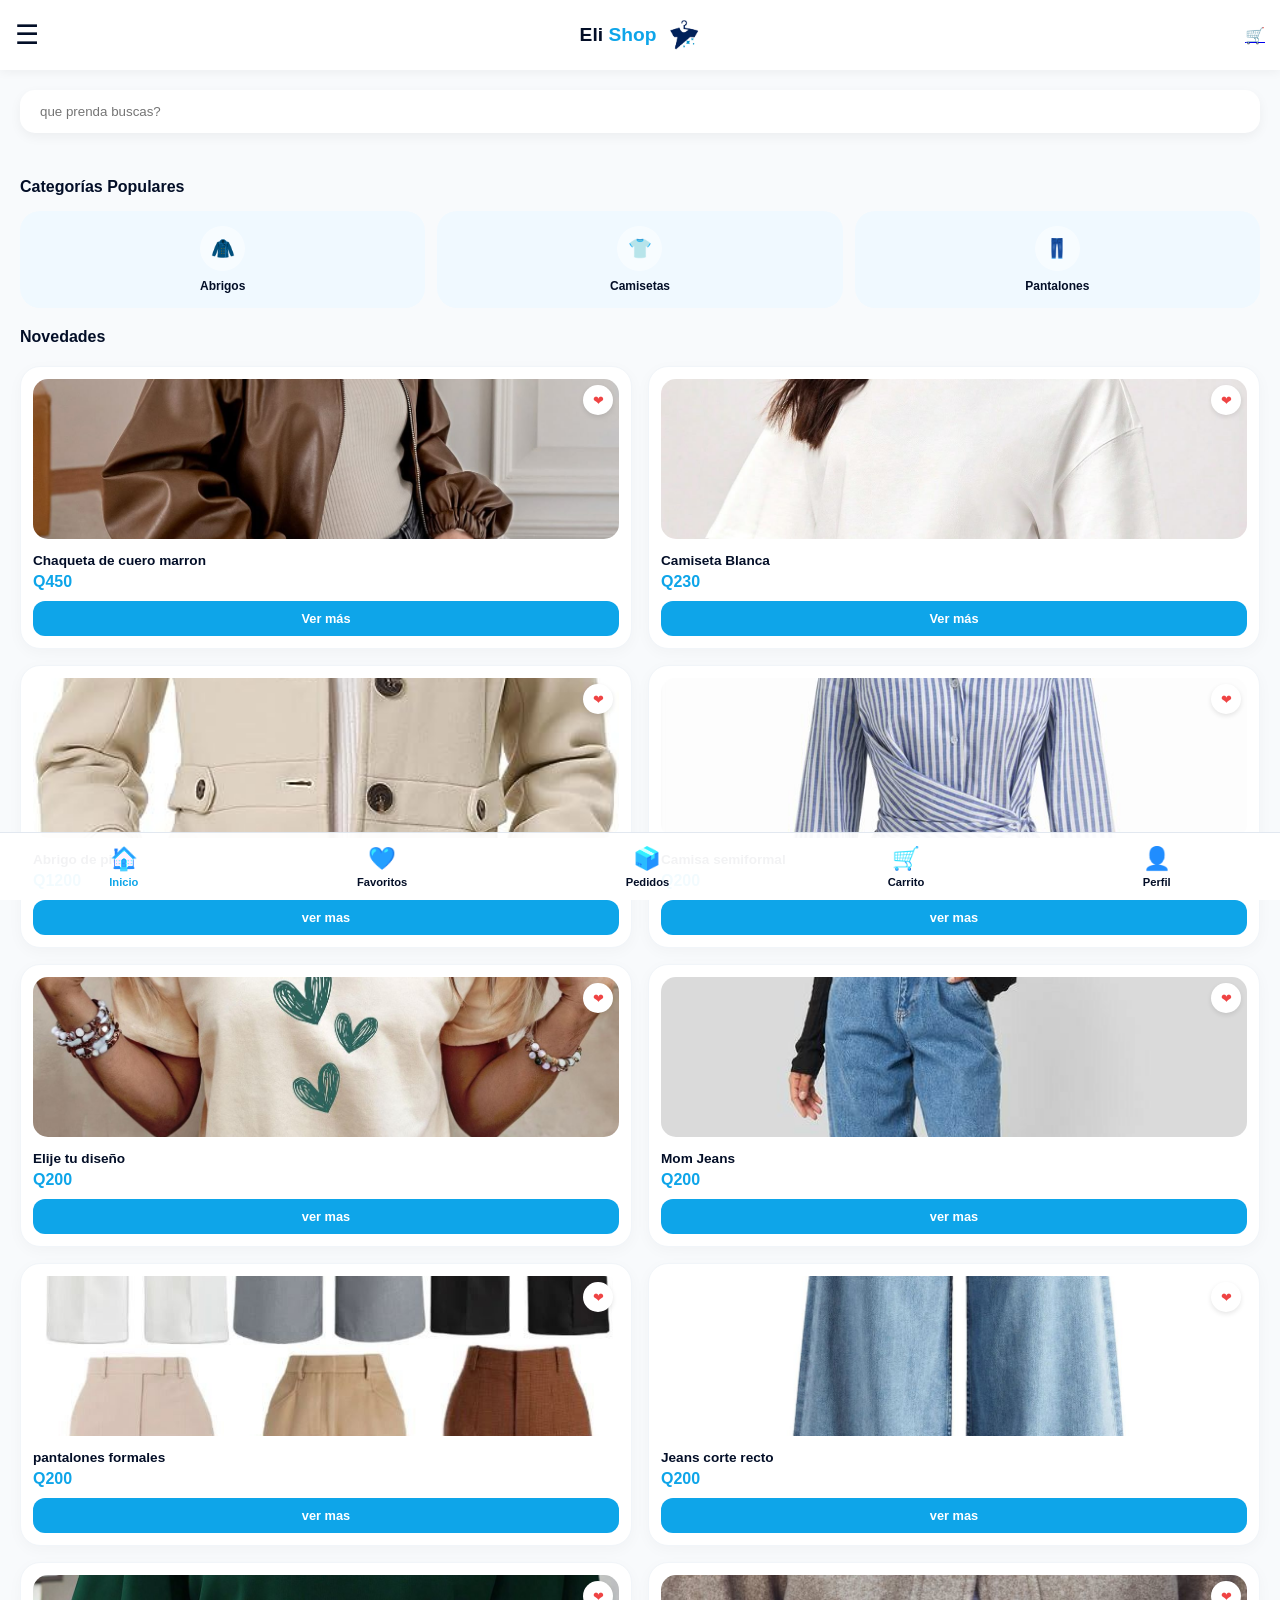
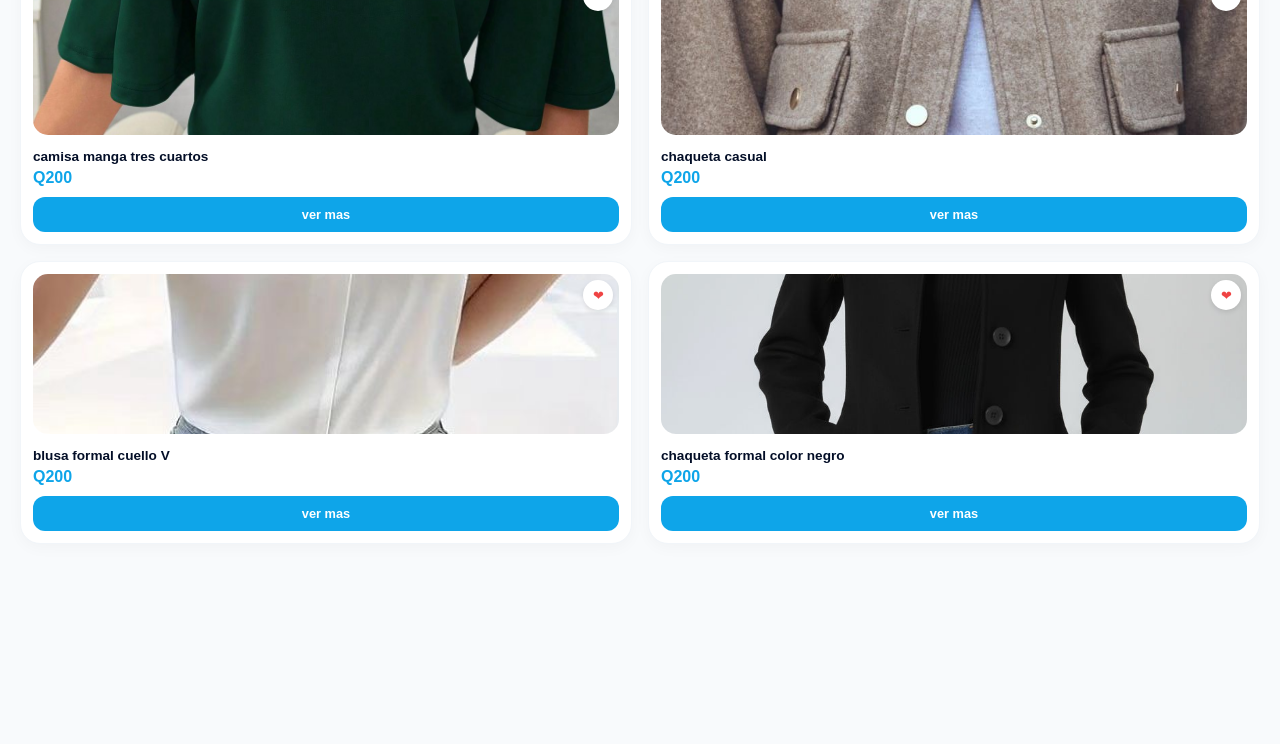
==== commit d4d9085a: "feat: :art: create code page producto description of product  by Evelyn" ====
--- a/index.html
+++ b/index.html
@@ -41,32 +41,42 @@
         <section class="categorias-populares">
             <h2 class="titulo-seccion">Categorías Populares</h2>
             <div class="contenedor-categorias">
+                
                 <div class="item-categoria">
-                    <div class="circulo-icono">
-                        <a href="catalogo.html"></a>
-                        <span class="emoji-icono">🧥</span>
-                    </div>
-                    <span>Abrigos</span>
+                    <a href="catalogo.html#abrigos" class="enlace-categoria">
+                        <div class="circulo-icono">
+                            <img src="img/icono-abrigo.png" alt="Abrigos" onerror="this.style.display='none'; this.nextElementSibling.style.display='block';">
+                            <span class="emoji-fallback" style="display:none; font-size: 1.2rem;">🧥</span>
+                        </div>
+                        <span>Abrigos</span>
+                    </a>
                 </div>
         
                 <div class="item-categoria">
-                    <div class="circulo-icono">
-                        <a href="catalogo.html"></a>
-                        <span class="emoji-icono">👕</span>
-                    </div>
-                    <span>Camisetas</span>
+                    <a href="catalogo.html#camisetas" class="enlace-categoria">
+                        <div class="circulo-icono">
+                            <img src="img/icono-camiseta.png" alt="Camisetas" onerror="this.style.display='none'; this.nextElementSibling.style.display='block';">
+                            <span class="emoji-fallback" style="display:none; font-size: 1.2rem;">👕</span>
+                        </div>
+                        <span>Camisetas</span>
+                    </a>
                 </div>
         
                 <div class="item-categoria">
-                    <div class="circulo-icono">
-                        <a href="catalogo.html"></a>
-                        <span class="emoji-icono">👖</span>
-                    </div>
-                    <span>Pantalones</span>
+                    <a href="catalogo.html#pantalones" class="enlace-categoria">
+                        <div class="circulo-icono">
+                            <img src="img/icono-pantalon.png" alt="Pantalones" onerror="this.style.display='none'; this.nextElementSibling.style.display='block';">
+                            <span class="emoji-fallback" style="display:none; font-size: 1.2rem;">👖</span>
+                        </div>
+                        <span>Pantalones</span>
+                    </a>
                 </div>
+        
             </div>
         </section>
-        
+
+
+
         <section class="novedades">
             <h2 class="titulo-seccion">Novedades</h2>
             
@@ -80,7 +90,7 @@
                     <div class="detalles">
                         <h3>Chaqueta de cuero marron</h3>
                         <p class="precio">Q450</p>
-                        <a href="producto.html" class="enlace-ver">Ver más</a>
+                        <a href="producto.html#abr-cuero" class="enlace-ver">Ver más</a>
                     </div>
                 </article>
         
@@ -92,7 +102,7 @@
                     <div class="detalles">
                         <h3>Camiseta Blanca</h3>
                         <p class="precio">Q230</p>
-                        <a href="producto.html" class="enlace-ver">Ver más</a>
+                        <a href="producto.html#cam-blanca"class="enlace-ver">Ver más</a>
                     </div>
                 </article>
         
@@ -104,7 +114,7 @@
                     <div class="detalles">
                         <h3>Abrigo de piel</h3>
                         <p class="precio">Q1200</p>
-                        <a href="producto.html" class="enlace-ver">ver mas</a>
+                        <a href="producto.html#abr-piel" class="enlace-ver">ver mas</a>
                     </div>
                 </article>
         
--- a/css/base.css
+++ b/css/base.css
@@ -1,8 +1,9 @@
 /* Variables y Reset */
 :root {
-    --navy: #0f172a;
+    --navy: #030e27;
+    --azulrey: #2354da;
     --celeste: #0ea5e9;
-    --violeta: #8b5cf6;
+    --violeta: #7e7494;
     --celeste-soft: #f0f9ff;
     --blanco: #ffffff;
     --fondo-pag: #f8fafc;
--- a/css/components.css
+++ b/css/components.css
@@ -167,128 +167,239 @@
 /* --- COMPONENTES DE CATALOGO--- */
 /*-----------------------------*/
 
-/* --- ESTILOS DE LA APP (CATÁLOGO) --- */
-
-.barra_superior_catalogo {
-    background: #ffffff;
-    padding: 10px 15px;
-    position: sticky;
-    top: 0;
-    z-index: 100;
-    border-bottom: 1px solid #f0f0f0;
-}
-
-.header_top {
-    display: flex;
-    justify-content: space-between;
-    align-items: center;
-    margin-bottom: 15px;
-}
-
 .titulo_centro {
-    font-size: 1.1rem;
-    color: var(--navy); /* Verde oscuro del ejemplo */
-    font-weight: 700;
-}
-
-/* --- BOTONES DE FILTRO --- */
+    font-size: 1.2rem;
+    font-weight: 800;
+    color: #000;
+    margin: 0;
+    padding: top;
+}
+
 .contenedor_filtros {
     display: flex;
-    gap: 10px;
-    padding-bottom: 5px;
+    gap: 8px;
+    padding: 12px 0 5px;
 }
 
 .filtro_pill {
-    background: var(--celeste-soft); /* Color menta suave */
-    border: none;
-    padding: 6px 15px;
+    background-color: #00acee; /* Celeste EliShop */
+    color: white;
+    border: none;
+    padding: 7px 15px;
     border-radius: 20px;
-    color: var(--navy);
+    font-weight: 700;
     font-size: 0.85rem;
-    font-weight: 600;
-}
-
-.filtro_pill.activo {
-    background: var(--celeste);
-    color: var(--blanco);
-}
-
-/* --- TARJETAS COMPACTAS (EL CAMBIO REAL) --- */
+}
+
+/* --- TARJETAS DE PRODUCTO --- */
 .tarjeta_compacta {
-    background: var(--blanco);
-    border: 1px solid var(--celeste-soft);
+    background: #fff;
+    border-radius: 15px;
+    padding: 10px;
+    display: flex;
+    flex-direction: column;
+    position: relative;
+}
+
+.imagen_contenedor {
+    background-color: #f1f7f5;
     border-radius: 12px;
-    padding: 8px;
-    display: flex;
-    flex-direction: column;
-}
-
-.imagen_contenedor {
-    background-color: #f1f7f5; /* Fondo gris-claro */
+    height: 150px;
+    display: flex;
+    justify-content: center;
+    align-items: center;
+    position: relative;
+    overflow: hidden;
+}
+
+.imagen_contenedor img {
+    max-width: 85%;
+    max-height: 85%;
+    object-fit: contain;
+}
+
+/* Etiquetas y Carrito sobre la imagen */
+.etiqueta {
+    position: absolute;
+    top: 8px;
+    left: 8px;
+    background: #ff7e7e;
+    color: white;
+    font-size: 0.65rem;
+    padding: 3px 10px;
     border-radius: 10px;
-    height: 150px;
-    position: relative;
-    display: flex;
-    justify-content: center;
-    align-items: center;
-}
-
-.imagen_contenedor img {
-    max-height: 90%;
-    width: auto;
-}
+    font-weight: 700;
+    z-index: 2;
+}
+.oferta { background-color: #ff7e7e; } /* Rojo/Rosado */
+.stock { background-color: #7ebfff; }  /* Celeste */
 
 .boton_carrito_circular {
     position: absolute;
     bottom: 8px;
     right: 8px;
-    background: var(--botones);
-    color: var(--blanco);
-    border: none;
+    background: rgba(255, 255, 255, 0.9);
+    border: 1px solid #eee;
     width: 32px;
     height: 32px;
     border-radius: 50%;
+    display: flex;
+    justify-content: center;
+    align-items: center;
     cursor: pointer;
 }
 
-/* Etiquetas (Oferta/Stock) */
-.etiqueta {
-    position: absolute;
-    top: 8px;
-    left: 8px;
-    font-size: 0.6rem;
-    padding: 3px 8px;
-    border-radius: 10px;
+.precio_app {
+    color: var(--violeta);
+    font-size: 0.85rem;
+    font-weight: 600;
+}
+
+.titulo-categoria {
+    font-size: 1.3rem;
+    font-weight: 800;
+    margin-bottom: 20px; 
+    display: block; /* Asegura que el margen se aplique correctamente */
+    padding-top: 30px;
+}
+
+.enlace-categoria {
+    text-decoration: none;  /* Quita el subrayado */
+    color: inherit;         /* Hereda el color del texto original */
+    display: flex;          /* Permite usar flexbox */
+    flex-direction: column; /* Alinea icono arriba y texto abajo */
+    align-items: center;    /* Centra todo horizontalmente */
+    gap: 8px;               /* Espacio entre el círculo y el nombre */
+}
+
+/* Evita que el color cambie después de hacer clic */
+.enlace-categoria:visited {
+    color: inherit;
+}
+
+
+/*--------------------------------*/
+/* --- COMPONENTES DE DETALLE --- */
+/*--------------------------------*/
+
+.tarjeta-detallada {
+    background: var(--blanco);
+    border-radius: 25px;
+    padding: 20px;
+    border: 1px solid #f1f5f9;
+    box-shadow: 0 10px 25px rgba(0,0,0,0.03);
+}
+
+.imagen-detalle-contenedor img {
+    max-width: 100%;
+    max-height: 100%;
+    object-fit: cover; /* O 'contain' si prefieres que se vea la prenda completa sin recortes */
+}
+
+.precio-grande {
+    font-size: 1.8rem;
+    font-weight: 800;
+    color: var(--celeste); /* Tu color de acento */
+    margin: 10px 0;
+    display: block;
+}
+
+.texto-descripcion {
+    font-size: 0.95rem;
+    color: var(--violeta);
+    line-height: 1.6;
+    margin-bottom: 25px;
+}
+
+/* Reutilizamos el estilo de botón pero más grande para la acción principal */
+.btn-comprar-full {
+    background-color: var(--celeste);
     color: var(--blanco);
-    font-weight: 700;
-}
-.oferta { background: var(--oferta); }
-.stock { background: #7ebfff; }
-
-.info_producto h3 {
+    width: 100%;
+    padding: 16px;
+    border: none;
+    border-radius: 15px;
+    font-weight: 700;
+    font-size: 1rem;
+    cursor: pointer;
+    transition: transform 0.2s;
+}
+
+.btn-comprar-full:active {
+    transform: scale(0.98);
+}
+
+/* AJUSTE DE IMAGEN PARA DETALLE */
+.imagen-detalle-contenedor img {
+    max-width: 90%;
+    max-height: 90%;
+    object-fit: contain; /* Esto evita que la imagen se vea "gigante" o recortada */
+}
+
+.precio-grande {
+    font-size: 1.8rem;
+    font-weight: 800;
+    color: var(--celeste);
+    display: block;
+    margin: 10px 0;
+}
+
+.btn-comprar-full {
+    background-color: var(--navy); /* Usando el color oscuro de tu mockup */
+    color: white;
+    width: 100%;
+    padding: 18px;
+    border: none;
+    border-radius: 15px;
+    font-weight: 700;
+    font-size: 1rem;
+    cursor: pointer;
+}
+
+/* --- ESTILOS PARA BOTONES DE TALLA --- */
+
+/* Título de la sección "Talla" */
+.etiqueta-pequena {
     font-size: 0.8rem;
-    margin: 10px 0 5px;
-    color: #333;
-}
-
-.precio_app {
-    font-weight: 800;
-    color: var(--celeste-soft);
-    font-size: 0.95rem;
-}
-
-.input-busqueda-real {
-    width: 90%; /* Un poco menos del total para dejar márgenes */
-    display: block;
-    margin: 0 auto;
-    padding: 10px 15px;
-    border-radius: 20px;
-    border: 1px solid #e9f5f0;
-    background-color: #f1f7f5;
-    outline: none;
-}
-
-.icono_accion {
-    cursor: pointer; /* Para que salga la manita al pasar por la lupa */
-    font-size: 1.2rem;
+    color: var(--navy); /* Usando el azul oscuro de tu paleta */
+    margin-bottom: 10px;
+    font-weight: 700;
+    text-transform: uppercase;
+}
+
+/* Contenedor para alinear los círculos */
+.contenedor-botones-talla {
+    display: flex;
+    gap: 12px; /* Espacio entre cada botón */
+    margin-bottom: 25px;
+}
+
+/* Estilo del botón circular */
+.btn-talla {
+    width: 42px;
+    height: 42px;
+    border-radius: 50%; /* Hace que el botón sea un círculo perfecto */
+    border: 1px solid #e0e0e0;
+    background-color: white;
+    color: var(--navy);
+    font-weight: 600;
+    font-size: 0.9rem;
+    cursor: pointer;
+    display: flex;
+    justify-content: center;
+    align-items: center;
+    transition: all 0.3s ease;
+}
+
+/* Estado Activo: Cuando la talla está seleccionada */
+.btn-talla.activo {
+    background-color: var(--navy); /* Fondo oscuro como en el mockup */
+    color: white; /* Texto blanco para que resalte */
+    border-color: var(--navy);
+}
+
+/* Efecto hover (opcional para cuando pasas el mouse) */
+.btn-talla:hover {
+    border-color: var(--celeste);
+    background-color: #f9f9f9;
 }
--- a/css/layout.css
+++ b/css/layout.css
@@ -65,42 +65,102 @@
 /* --- LAYOUT DE  PAGE DE CATALOGO----*/
 /*---------------------------------------*/
 
-.cuerpo-gris {
-    background-color: #fcfdfc; /* Fondo general de la app */
-    margin: 0;
-    font-family: sans-serif;
+/* header, lupa catalogo etc*/
+.barra_superior_catalogo {
+    background: #ffffff;
+    padding: 10px 15px;
+    position: sticky;
+    top: 0;
+    z-index: 100;
+    border-bottom: 1px solid #f0f0f0;
 }
 
-.contenedor_grid {
+/* Alineación horizontal */
+.header_top {
+    display: flex;
+    justify-content: space-between; /* Lupa a la izq, Carrito a la der */
+    align-items: center;
+    width: 100%;
+}
+
+/* Lógica del Buscador */
+#checkBusqueda { display: none; }
+
+.contenedor-buscador {
+    max-height: 0;
+    overflow: hidden;
+    transition: 0.3s ease-in-out;
+}
+
+#checkBusqueda:checked ~ .barra_superior_catalogo .contenedor-buscador {
+    max-height: 60px;
+    padding: 10px 0;
+}
+
+/* --- GRID DE 2 COLUMNAS --- */
+.contenedor_principal {
     padding: 15px;
+    margin-bottom: 80px;
 }
 
 .bloque_productos_doble {
-    display: grid;
-    grid-template-columns: 1fr 1fr; /* 2 columnas exactas */
-    gap: 12px;
+    display: grid !important;
+    grid-template-columns: 1fr 1fr !important; /* Dos productos por fila */
+    gap: 15px;
+    width: 100%;
 }
 
-.contenedor_principal {
-    margin-bottom: 80px; /* Espacio para que no lo tape la barra inferior */
+/*--------------------------------*/
+/* --- LAYOUT DE PRODUCTO DETALLE --- */
+/*--------------------------------*/
+
+.seccion-detalles {
+    padding: 20px;
+    padding-bottom: 100px; /* Espacio para la barra-inferior */
 }
 
-/* Ocultamos el cuadro blanco del checkbox */
-#checkBusqueda.oculto {
-    display: none;
+.articulo-detalle {
+    display: flex;
+    flex-direction: column;
+    gap: 20px;
+    margin-bottom: 50px; /* Separación entre cada producto de la lista */
+    scroll-margin-top: 80px; /* Para que al usar el ID (#), el header no tape el título */
 }
 
-/* Estado inicial: Altura cero y escondido */
-.contenedor-buscador {
-    max-height: 0;
+.imagen-detalle-contenedor {
+    width: 100%;
+    height: 380px; /* Cambia el 32px por este valor */
+    display: flex;
+    justify-content: center;
+    align-items: center;
+    border-radius: 20px;
     overflow: hidden;
-    transition: max-height 0.4s ease-in-out; /* Animación de bajada */
-    background-color: white;
 }
 
-/* LA LÓGICA DE ACTIVACIÓN */
-/* Cuando el checkbox esté marcado, busca al hermano header y luego al buscador */
-#checkBusqueda:checked ~ .barra_superior_catalogo .contenedor-buscador {
-    max-height: 80px; /* Altura suficiente para el input de texto */
-    padding: 10px 0;
-}+/* =========================================
+   NUEVOS ESTILOS: PAGINA PRODUCTO.HTML
+   ========================================= */
+
+   .seccion-detalles {
+    padding: 20px;
+    padding-bottom: 120px; /* Para que la nav inferior no tape el contenido */
+}
+
+.articulo-detalle {
+    display: flex;
+    flex-direction: column;
+    gap: 15px;
+    margin-bottom: 80px; /* Espacio grande para simular cambio de página al scrollear */
+    scroll-margin-top: 100px; /* Importante para que el ancla # no quede tapada por el header */
+}
+
+.imagen-detalle-contenedor {
+    width: 100%;
+    height: 380px; /* Altura ideal para pantallas de teléfono */
+    background-color: var(--celeste-soft);
+    display: flex;
+    justify-content: center;
+    align-items: center;
+    border-radius: 20px;
+    overflow: hidden;
+}
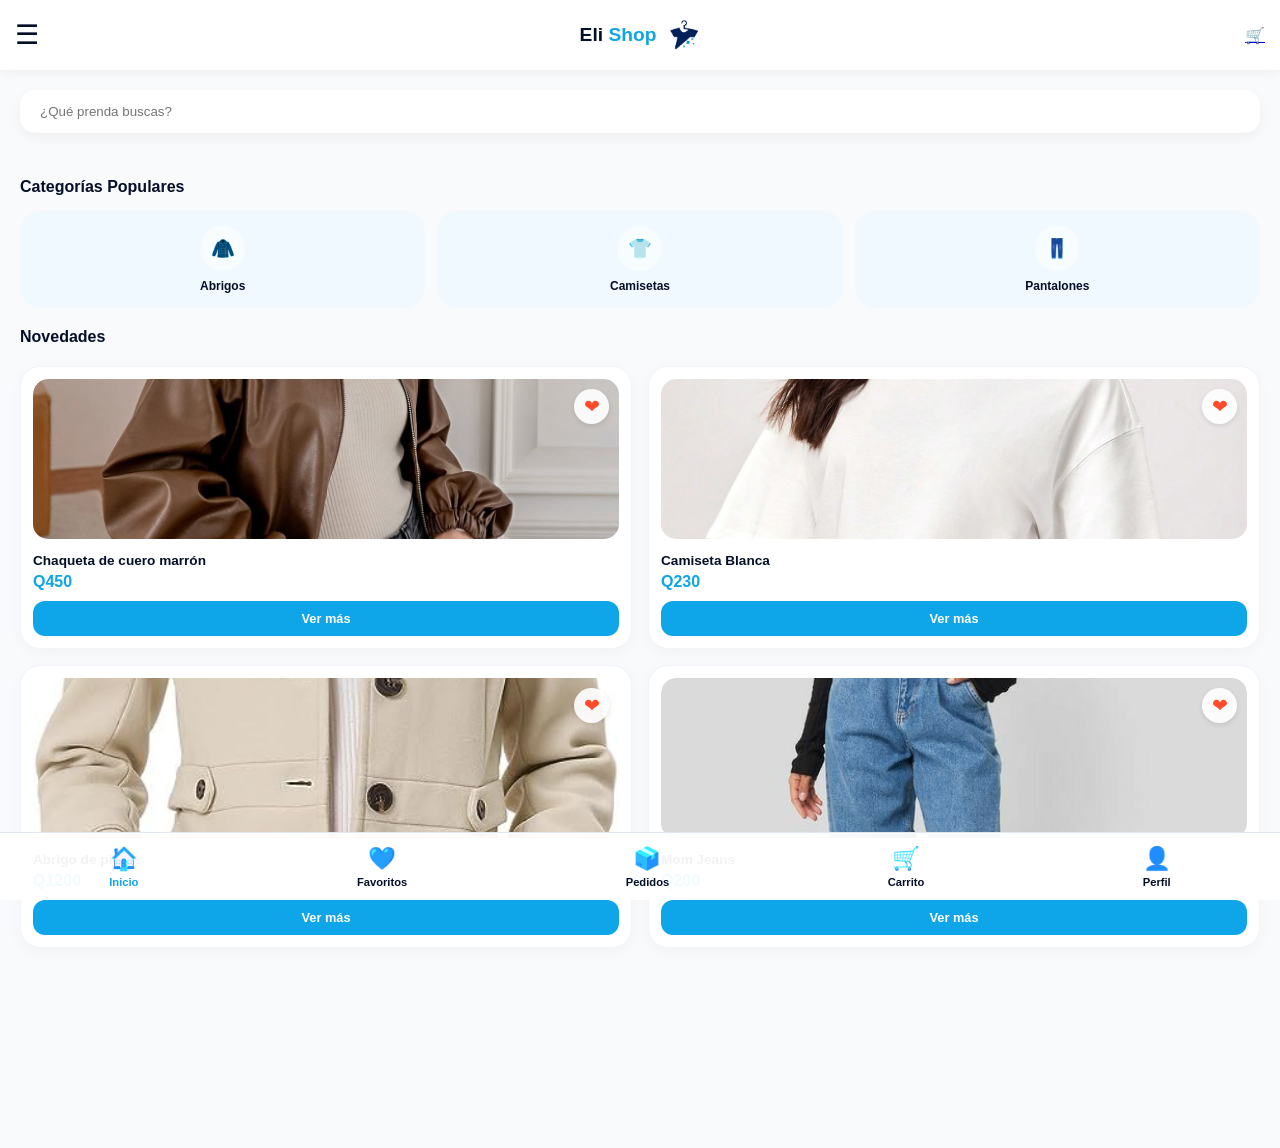
==== commit 1c9b62bc: "feat: :art: create a page of a favoritos create favoritos  by evelyn" ====
--- a/index.html
+++ b/index.html
@@ -1,15 +1,15 @@
 <!DOCTYPE html>
-<html lang="en">
+<html lang="es">
 <head>
     <meta charset="UTF-8">
     <meta name="viewport" content="width=device-width, initial-scale=1.0">
-    <title> EliShop inicio</title>
+    <title>EliShop - Inicio</title>
     <link rel="stylesheet" href="css/base.css">
     <link rel="stylesheet" href="css/components.css">
     <link rel="stylesheet" href="css/layout.css">
     <link rel="stylesheet" href="css/responsive.css">
 </head>
-<body>
+<body class="cuerpo-gris">
     
     <header class="barra_superior">
         <input type="checkbox" id="checkMenu" class="oculto">
@@ -20,28 +20,26 @@
             <img src="img/Elishop.png" alt="logo" class="img-logo">
         </div>
     
-        <a href="vacio.html" class="carrito">🛒</a>
+        <a href="carrito.html" class="carrito">🛒</a>
     
         <nav class="menu-desplegable">
             <ul class="lista_navegacion">
                 <li><a href="index.html">Inicio</a></li>
-                <li><a href="catalogo.html">catalogo</a></li>
+                <li><a href="catalogo.html">Catálogo</a></li>
                 <li><a href="perfil.html">Mi Perfil</a></li>
                 <li><a href="contacto.html">Contacto</a></li>
             </ul>
         </nav>
     </header>
 
-
     <main class="contenedor1">
         <section class="seccion-buscar">
-            <input type="text" placeholder="que prenda buscas?" class="entrada-busqueda">
+            <input type="text" placeholder="¿Qué prenda buscas?" class="entrada-busqueda">
         </section>
 
         <section class="categorias-populares">
             <h2 class="titulo-seccion">Categorías Populares</h2>
             <div class="contenedor-categorias">
-                
                 <div class="item-categoria">
                     <a href="catalogo.html#abrigos" class="enlace-categoria">
                         <div class="circulo-icono">
@@ -71,24 +69,20 @@
                         <span>Pantalones</span>
                     </a>
                 </div>
-        
             </div>
         </section>
-
-
 
         <section class="novedades">
             <h2 class="titulo-seccion">Novedades</h2>
             
             <div class="bloque-productos">
-                
                 <article class="tarjeta">
                     <div class="foto-producto">
-                        <img src="img/chaqueta.jpg" alt="chaqueta">
-                        <button class="corazon">❤</button>
+                        <img src="img/chaqueta.jpg" alt="Chaqueta">
+                        <a href="favoritos.html" class="corazon-link">❤</a>
                     </div>
                     <div class="detalles">
-                        <h3>Chaqueta de cuero marron</h3>
+                        <h3>Chaqueta de cuero marrón</h3>
                         <p class="precio">Q450</p>
                         <a href="producto.html#abr-cuero" class="enlace-ver">Ver más</a>
                     </div>
@@ -97,164 +91,64 @@
                 <article class="tarjeta">
                     <div class="foto-producto">
                         <img src="img/camiseta.jpg" alt="Camiseta">
-                        <button class="corazon">❤</button>
+                        <a href="favoritos.html" class="corazon-link">❤</a>
                     </div>
                     <div class="detalles">
                         <h3>Camiseta Blanca</h3>
                         <p class="precio">Q230</p>
-                        <a href="producto.html#cam-blanca"class="enlace-ver">Ver más</a>
+                        <a href="producto.html#cam-blanca" class="enlace-ver">Ver más</a>
                     </div>
                 </article>
         
                 <article class="tarjeta">
                     <div class="foto-producto">
-                        <img src="img/abrigo.jpg" alt="abrigo"> 
-                        <button class="corazon">❤</button>
+                        <img src="img/abrigo.jpg" alt="Abrigo"> 
+                        <a href="favoritos.html" class="corazon-link">❤</a>
                     </div>
                     <div class="detalles">
                         <h3>Abrigo de piel</h3>
                         <p class="precio">Q1200</p>
-                        <a href="producto.html#abr-piel" class="enlace-ver">ver mas</a>
-                    </div>
-                </article>
-        
-                <article class="tarjeta">
-                    <div class="foto-producto">
-                        <img src="img/semiformal.jpg" alt="Camisa semiformal"> 
-                        <button class="corazon">❤</button>
-                    </div>
-                    <div class="detalles">
-                        <h3>Camisa semiformal</h3>
-                        <p class="precio">Q200</p>
-                        <a href="producto.html" class="enlace-ver">ver mas</a>
+                        <a href="producto.html#abr-piel" class="enlace-ver">Ver más</a>
                     </div>
                 </article>
 
                 <article class="tarjeta">
                     <div class="foto-producto">
-                        <img src="img/condiseño3.jpg" alt="Camisetas con diseño">
-                        <button class="corazon">❤</button>
-                    </div>
-                    <div class="detalles">
-                        <h3>Elije tu diseño</h3>
-                        <p class="precio">Q200</p>
-                        <a href="producto.html" class="enlace-ver">ver mas</a>
-                    </div>
-                </article>
-
-                <article class="tarjeta">
-                    <div class="foto-producto">
-                        <img src="img/momjeans1.jpg" alt="momjeans"> 
-                        <button class="corazon">❤</button>
+                        <img src="img/momjeans1.jpg" alt="Mom Jeans"> 
+                        <a href="favoritos.html" class="corazon-link">❤</a>
                     </div>
                     <div class="detalles">
                         <h3>Mom Jeans</h3>
                         <p class="precio">Q200</p>
-                        <a href="producto.html" class="enlace-ver">ver mas</a>
+                        <a href="producto.html#pant-mom" class="enlace-ver">Ver más</a>
                     </div>
                 </article>
-
-                <article class="tarjeta">
-                    <div class="foto-producto">
-                        <img src="img/pantalonesformales.jpg" alt="pantalones formales"> 
-                        <button class="corazon">❤</button>
-                    </div>
-                    <div class="detalles">
-                        <h3>pantalones formales</h3>
-                        <p class="precio">Q200</p>
-                        <a href="producto.html" class="enlace-ver">ver mas</a>
-                    </div>
-                </article>
-
-                <article class="tarjeta">
-                    <div class="foto-producto">
-                        <img src="img/corterecto.jpg"alt="Jeans corte recto"> 
-                        <button class="corazon">❤</button>
-                    </div>
-                    <div class="detalles">
-                        <h3>Jeans corte recto</h3>
-                        <p class="precio">Q200</p>
-                        <a href="producto.html" class="enlace-ver">ver mas</a>
-                    </div>
-                </article>
-
-                <article class="tarjeta">
-                    <div class="foto-producto">
-                        <img src="img/trescuartosverde.jpg"alt="camisa manga tres cuartos"> 
-                        <button class="corazon">❤</button>
-                    </div>
-                    <div class="detalles">
-                        <h3>camisa manga tres cuartos</h3>
-                        <p class="precio">Q200</p>
-                        <a href="producto.html" class="enlace-ver">ver mas</a>
-                    </div>
-                </article>
-
-                <article class="tarjeta">
-                    <div class="foto-producto">
-                        <img src="img/CASUALCHAQUETA.jpg"alt="camisa manga tres cuartos"> 
-                        <button class="corazon">❤</button>
-                    </div>
-                    <div class="detalles">
-                        <h3>chaqueta casual</h3>
-                        <p class="precio">Q200</p>
-                        <a href="producto.html" class="enlace-ver">ver mas</a>
-                    </div>
-                </article>
-
-                <article class="tarjeta">
-                    <div class="foto-producto">
-                        <img src="img/cuellovblanco.jpg"alt="camisa formal cuello v"> 
-                        <button class="corazon">❤</button>
-                    </div>
-                    <div class="detalles">
-                        <h3>blusa formal cuello V</h3>
-                        <p class="precio">Q200</p>
-                        <a href="producto.html" class="enlace-ver">ver mas</a>
-                    </div>
-                </article>
-
-                <article class="tarjeta">
-                    <div class="foto-producto">
-                        <img src="img/abrigo negro.jpg"alt="camisa formal cuello v"> 
-                        <button class="corazon">❤</button>
-                    </div>
-                    <div class="detalles">
-                        <h3>chaqueta formal color negro</h3>
-                        <p class="precio">Q200</p>
-                        <a href="producto.html" class="enlace-ver">ver mas</a>
-                    </div>
-                </article>
-        
-            </div> 
+                
+                </div> 
         </section>
-        </main>
+    </main>
 
     <nav class="barra-inferior">
         <a href="index.html" class="icono-nav activo">
             <i>🏠</i>
             <span>Inicio</span>
         </a> 
-        
         <a href="favoritos.html" class="icono-nav">
             <i>❤️</i>
             <span>Favoritos</span>
         </a>
-    
         <a href="historial.html" class="icono-nav">
             <i>📦</i>
             <span>Pedidos</span>
         </a> 
-        
-        <a href="vacio.html" class="icono-nav">
+        <a href="carrito.html" class="icono-nav">
             <i>🛒</i>
             <span>Carrito</span>
         </a> 
-        
         <a href="perfil.html" class="icono-nav">
             <i>👤</i>
             <span>Perfil</span>
         </a>
     </nav>
 </body>
-</html> 
+</html>
--- a/css/components.css
+++ b/css/components.css
@@ -50,7 +50,7 @@
     text-align: center;
 }
 
-/* --- TARJETAS DE PRODUCTO: Alineación forzada --- */
+/* --- TARJETAS DE PRODUCTO: Alineación */
 .tarjeta {
     background: var(--blanco);
     border-radius: 20px;
@@ -59,7 +59,7 @@
     position: relative;
     border: 1px solid #f1f5f9;
     
-    /* Forzamos que la tarjeta respete el tamaño de la columna */
+    /* para  que la tarjeta respete el tamaño de la columna */
     width: 100%;
     display: flex;
     flex-direction: column;
@@ -86,6 +86,40 @@
     display: flex;
     justify-content: center;
     align-items: center;
+}
+
+/* Mantiene el diseño del corazón exactamente como estaba */
+.corazon-link {
+    position: absolute;
+    top: 10px;
+    right: 10px;
+    background: rgba(255, 255, 255, 0.9); /* Fondo blanco circular */
+    color: #ff4b2b; /* Color del corazón */
+    width: 35px;
+    height: 35px;
+    border-radius: 50%;
+    display: flex;
+    align-items: center;
+    justify-content: center;
+    text-decoration: none; /* Quita el subrayado azul de los links */
+    font-size: 1.2rem;
+    box-shadow: 0 2px 5px rgba(0,0,0,0.1);
+    border: none;
+    cursor: pointer;
+    transition: transform 0.2s ease;
+    z-index: 10;
+}
+
+.corazon-link:hover {
+    transform: scale(1.1);
+    color: #e63946;
+}
+
+/* Asegura que el contenedor del producto permita el posicionamiento */
+.foto-producto {
+    position: relative;
+    overflow: hidden;
+    border-radius: 15px 15px 0 0;
 }
 
 .detalles h3 { font-size: 0.85rem; margin-top: 10px; font-weight: 600; color: var(--navy); }
@@ -345,7 +379,7 @@
 }
 
 .btn-comprar-full {
-    background-color: var(--navy); /* Usando el color oscuro de tu mockup */
+    background-color: var(--navy); /* Usando el color oscuro de el mockup */
     color: white;
     width: 100%;
     padding: 18px;
@@ -402,4 +436,193 @@
 .btn-talla:hover {
     border-color: var(--celeste);
     background-color: #f9f9f9;
+}
+
+/* =========================================
+   SISTEMA DE LÓGICA DEL CARRITO (ELIMINAR ERRORES)
+   ========================================= */
+
+/* 1. OCULTAR TODOS LOS CHECKBOXES GLOBALMENTE (Soluciona que se vean) */
+.hash-check {
+    display: none !important;
+}
+
+/* 2. OCULTAR ARTÍCULOS Y ESTADO VACÍO POR DEFECTO */
+.carrito-item, .carrito-vacio-state {
+    display: none !important;
+}
+
+/* 3. MOSTRAR SÓLO EL ARTÍCULO MARCADO (Sincronizado con producto.html) */
+#check-chaqueta:checked ~ .contenedor-carrito #item-chaqueta,
+#check-momjeans:checked ~ .contenedor-carrito #item-momjeans,
+#check-camiseta:checked ~ .contenedor-carrito #item-camiseta { 
+    display: flex !important; 
+}
+
+/* 4. LÓGICA DEL ESTADO VACÍO */
+#check-chaqueta:not(:checked) ~ #check-momjeans:not(:checked) ~ #check-camiseta:not(:checked) ~ .contenedor-carrito .carrito-vacio-state {
+    display: flex !important;
+    flex-direction: column;
+    align-items: center;
+    justify-content: center;
+    text-align: center;
+    padding: 100px 20px;
+    background-color: var(--fondo-pag);
+    height: 60vh;
+}
+
+/* 5. OCULTAR TOTAL SI NO HAY NADA MARCADO */
+#check-chaqueta:not(:checked) ~ #check-momjeans:not(:checked) ~ #check-camiseta:not(:checked) ~ .carrito-total-fijo {
+    display: none !important;
+}
+
+/* =========================================
+   ESTILOS VISUALES (PALETA DE COLORES)
+   ========================================= */
+
+.contenedor-carrito { 
+    padding: 15px; 
+    padding-bottom: 220px; 
+    background-color: var(--fondo-pag);
+}
+
+.carrito-item {
+    background: var(--blanco);
+    border-radius: 12px;
+    padding: 15px;
+    margin-bottom: 15px;
+    align-items: center;
+    gap: 15px;
+    border: 1px solid var(--borde);
+    box-shadow: 0 2px 5px rgba(0,0,0,0.03);
+}
+
+.carrito-item-img img { 
+    width: 70px; 
+    height: 70px; 
+    object-fit: cover; 
+    border-radius: 8px; 
+}
+
+.carrito-item-info { flex-grow: 1; }
+.carrito-item-info h3 { font-size: 0.9rem; color: var(--navy); margin: 0; }
+.carrito-item-info p { font-size: 0.75rem; color: var(--violeta); margin: 4px 0; }
+
+.selector-cantidad-mini { display: flex; align-items: center; gap: 8px; margin-top: 8px; }
+.btn-qty { border: 1px solid var(--borde); padding: 2px 8px; border-radius: 4px; font-size: 0.8rem; font-weight: bold;}
+
+.carrito-item-accion { 
+    display: flex; 
+    flex-direction: column; 
+    align-items: flex-end; 
+    gap: 15px; 
+}
+
+.btn-eliminar-item { 
+    color: var(--rojo-eliminar); 
+    cursor: pointer; 
+    font-size: 1.1rem; 
+    background: none;
+    border: none;
+}
+
+.carrito-item-precio { font-weight: 700; color: var(--navy); }
+
+/* --- SECCIÓN TOTAL Y BOTÓN CELESTE --- */
+.carrito-total-fijo {
+    position: fixed; bottom: 0; left: 0; right: 0;
+    background: var(--blanco); padding: 20px;
+    border-top: 1px solid var(--borde); z-index: 100;
+}
+
+.fila-total { display: flex; justify-content: space-between; margin-bottom: 5px; font-size: 0.9rem; color: var(--violeta); }
+.fila-total.principal { 
+    margin-top: 10px; padding-top: 10px; border-top: 1px solid var(--borde); 
+    font-weight: 800; font-size: 1.1rem; color: var(--navy); 
+}
+
+.btn-celeste-pago {
+    background-color: var(--celeste);
+    color: var(--blanco) !important;
+    display: block; text-align: center;
+    padding: 15px; border-radius: 10px;
+    font-weight: 700; margin-top: 15px;
+    text-decoration: none;
+    border: none;
+    width: 100%;
+}
+
+/* Estilo para el icono del carrito vacío (carita triste) */
+.icono-vacio-texto {
+    font-size: 5rem;
+    color: var(--violeta);
+    margin-bottom: 20px;
+    opacity: 0.3;
+}
+
+/* --- LÓGICA DE FAVORITOS --- */
+.tarjeta-favorito, .favoritos-vacio-state { display: none !important; }
+
+/* Mostrar si el checkbox está marcado */
+#fav-chaqueta:checked ~ .contenedor-favoritos #item-fav-chaqueta,
+#fav-momjeans:checked ~ .contenedor-favoritos #item-fav-momjeans,
+#fav-camiseta:checked ~ .contenedor-favoritos #item-fav-camiseta {
+    display: block !important;
+}
+
+/* Estado vacío si nada está seleccionado */
+#fav-chaqueta:not(:checked) ~ #fav-momjeans:not(:checked) ~ #fav-camiseta:not(:checked) ~ .contenedor-favoritos .favoritos-vacio-state {
+    display: flex !important;
+    flex-direction: column;
+    align-items: center;
+    padding: 80px 20px;
+    text-align: center;
+}
+
+/* --- ESTILOS VISUALES --- */
+.tarjeta-favorito {
+    background: var(--blanco);
+    border-radius: 15px;
+    overflow: hidden;
+    position: relative;
+    margin-bottom: 15px;
+    border: 1px solid var(--borde);
+    box-shadow: 0 4px 10px rgba(0,0,0,0.05);
+}
+
+.tarjeta-favorito img {
+    width: 100%;
+    height: 180px;
+    object-fit: cover;
+}
+
+.info-fav {
+    padding: 12px;
+}
+
+.info-fav h3 {
+    font-size: 0.9rem;
+    color: var(--navy);
+    margin: 0;
+}
+
+.precio-fav {
+    color: var(--celeste);
+    font-weight: 800;
+    font-size: 1rem;
+}
+
+.btn-quitar-fav {
+    position: absolute;
+    top: 10px;
+    right: 10px;
+    background: var(--blanco);
+    width: 35px;
+    height: 35px;
+    border-radius: 50%;
+    display: flex;
+    align-items: center;
+    justify-content: center;
+    cursor: pointer;
+    box-shadow: 0 2px 5px rgba(0,0,0,0.2);
 }
--- a/css/layout.css
+++ b/css/layout.css
@@ -164,3 +164,18 @@
     border-radius: 20px;
     overflow: hidden;
 }
+
+/* =========================================
+   NUEVOS ESTILOS: PAGINA favoritos.HTML
+   ========================================= */
+
+.contenedor-favoritos {
+    padding: 20px;
+    padding-bottom: 100px; /* Espacio para la barra inferior */
+}
+
+.grid-favoritos {
+    display: grid;
+    grid-template-columns: 1fr 1fr; /* Dos columnas en móvil */
+    gap: 15px;
+}
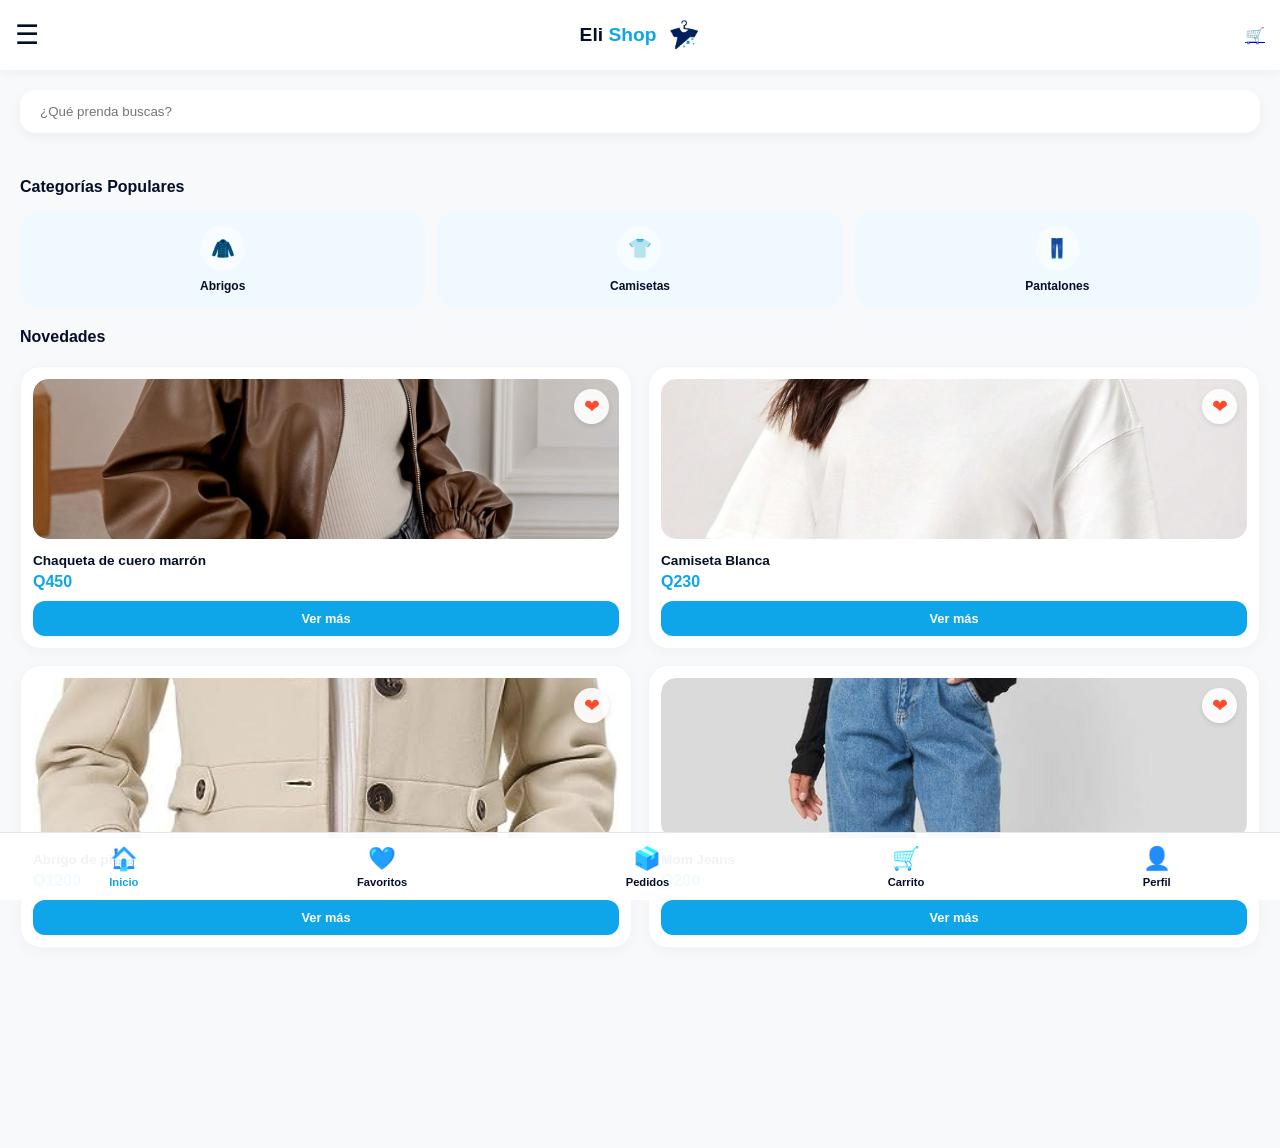
==== commit ed9107a9: "feat: :sparkles: create new page, historial an corrections by Evelyn  by Evelyn" ====
--- a/index.html
+++ b/index.html
@@ -27,7 +27,7 @@
                 <li><a href="index.html">Inicio</a></li>
                 <li><a href="catalogo.html">Catálogo</a></li>
                 <li><a href="perfil.html">Mi Perfil</a></li>
-                <li><a href="contacto.html">Contacto</a></li>
+                <li><a href="https://wa.me/50233235828" target="_blank">Contacto</a></li>
             </ul>
         </nav>
     </header>
--- a/css/components.css
+++ b/css/components.css
@@ -625,4 +625,350 @@
     justify-content: center;
     cursor: pointer;
     box-shadow: 0 2px 5px rgba(0,0,0,0.2);
+}
+
+/* --- ESTILOS DE PERFIL (GRID) --- */
+.seccion-usuario {
+    text-align: center;
+    padding: 20px 0;
+}
+
+.avatar-circulo {
+    width: 120px;
+    height: 120px;
+    background-color: #f0dcc5; /* Color piel suave de tu imagen */
+    border-radius: 50%;
+    margin: 0 auto 15px;
+    display: flex;
+    align-items: center;
+    justify-content: center;
+    font-size: 3rem;
+}
+
+.nombre-usuario {
+    font-size: 1.5rem;
+    color: #1a1a1a;
+    margin-bottom: 5px;
+}
+
+.email-usuario {
+    color: #888;
+    font-size: 0.9rem;
+}
+
+/* Grid de 2 columnas */
+.grid-opciones {
+    display: grid;
+    grid-template-columns: 1fr 1fr;
+    gap: 15px;
+    padding: 15px;
+}
+
+.tarjeta-perfil {
+    background: white;
+    border-radius: 15px;
+    padding: 20px;
+    text-decoration: none;
+    display: flex;
+    flex-direction: column;
+    align-items: flex-start; /* Alineado a la izquierda */
+    border: 1px solid #f0f0f0;
+    transition: background 0.2s;
+}
+
+.tarjeta-perfil:active {
+    background: #f9f9f9;
+}
+
+.icono-contenedor {
+    font-size: 1.5rem;
+    margin-bottom: 10px;
+}
+
+.verde { color: #2d5a27; } /* Color verde bosque de los iconos */
+.rojo { color: #d90429; }
+
+.tarjeta-perfil h3 {
+    font-size: 0.95rem;
+    color: #333;
+    font-weight: 600;
+}
+
+.texto-rojo {
+    color: #d90429 !important;
+}
+
+
+/* --- COMPONENTES COMPLETOS --- */
+
+.titulo-checkout { 
+    font-size: 1.3rem; 
+    font-weight: 800; 
+    margin-bottom: 15px;
+}
+
+.input-checkout {
+    width: 100%;
+    padding: 14px;
+    border: 1px solid #ddd;
+    border-radius: 12px;
+    margin-bottom: 10px;
+    box-sizing: border-box;
+}
+
+/* TARJETA DE PAGO (CORRECCIÓN DE ALINEACIÓN) */
+.tarjeta-pago-fila {
+    display: flex;
+    align-items: center; /* Alinea círculo e iconos al centro vertical */
+    background: white;
+    border: 1.5px solid #eee;
+    border-radius: 12px;
+    padding: 15px;
+    cursor: pointer;
+    gap: 15px;
+}
+
+.circulo-selector {
+    width: 24px;
+    height: 24px;
+    border: 2px solid #ccc;
+    border-radius: 50%;
+    display: flex;
+    align-items: center;
+    justify-content: center;
+    flex-shrink: 0;
+}
+
+.punto-centro {
+    width: 12px;
+    height: 12px;
+    background-color: transparent;
+    border-radius: 50%;
+}
+
+/* COLORES DE TU PROYECTO */
+.radio-oculto:checked + .tarjeta-pago-fila {
+    border-color: var(--color-azul-cian, #0097a7);
+    background-color: #f0fdfd;
+}
+
+.radio-oculto:checked + .tarjeta-pago-fila .circulo-selector {
+    border-color: var(--color-azul-cian, #0097a7);
+}
+
+.radio-oculto:checked + .tarjeta-pago-fila .punto-centro {
+    background-color: var(--color-azul-cian, #0097a7);
+}
+
+.radio-oculto { display: none; }
+
+/* RESUMEN DE ORDEN */
+.resumen-checkout {
+    background-color: var(--color-verde-suave-fondo, #f1f5f2);
+    border-radius: 20px;
+    padding: 20px;
+}
+
+.fila-producto {
+    display: flex;
+    align-items: center;
+    gap: 15px;
+    margin-bottom: 15px;
+}
+
+.img-mini { 
+    width: 60px; 
+    height: 60px; 
+    border-radius: 12px; 
+    object-fit: cover; 
+}
+
+.info-producto { flex-grow: 1; }
+
+.txt-negrita { font-weight: bold; font-size: 1rem; margin: 0; }
+.txt-gris { color: #777; font-size: 0.85rem; margin: 4px 0 0 0; }
+
+.total-monto { 
+    font-size: 1.5rem; 
+    font-weight: 800; 
+    color: var(--navy); 
+}
+
+/* BOTÓN DE PAGO */
+.btn-principal-pago {
+    display: block;
+    background: var(--celeste);
+    color: white;
+    text-align: center;
+    padding: 18px;
+    border-radius: 15px;
+    text-decoration: none;
+    font-weight: bold;
+}
+
+
+/*----------------------------*/
+/* --- COMPONENTES DE PAGO --- */
+/*----------------------------*/
+
+.fila-doble {
+    display: flex;
+    gap: 15px;
+}
+
+.fila-doble .grupo-entrada {
+    flex: 1;
+}
+
+/* --- ESTILOS DE ÉXITO --- */
+
+.contenedor-centrado-total {
+    display: flex;
+    flex-direction: column;
+    justify-content: center;
+    align-items: center;
+    height: 80vh;
+    text-align: center;
+    padding: 20px;
+}
+
+.icono-check-grande {
+    width: 100px;
+    height: 100px;
+    background-color: var(--celeste);
+    color: var(--blanco);
+    font-size: 50px;
+    border-radius: 50%;
+    display: flex;
+    align-items: center;
+    justify-content: center;
+    margin: 0 auto 25px;
+    box-shadow: 0 10px 20px rgba(29, 169, 224, 0.2);
+}
+
+.titulo-exito {
+    color: var(--navy);
+    font-size: 1.8rem;
+    font-weight: 800;
+    margin-bottom: 10px;
+}
+
+.subtitulo-exito {
+    color: #666;
+    line-height: 1.5;
+    max-width: 300px;
+}
+
+.btn-secundario-volver {
+    display: block;
+    background: var(--blanco);
+    color: var(--navy);
+    border: 2px solid var(--navy);
+    text-align: center;
+    padding: 16px;
+    border-radius: 14px;
+    text-decoration: none;
+    font-weight: bold;
+    transition: 0.3s;
+}
+
+.btn-secundario-volver:hover {
+    background: var(--navy);
+    color: var(--blanco);
+}
+
+/* Reafirmando el botón principal con tus colores */
+.btn-principal-pago {
+    background-color: var(--celeste);
+    color: var(--blanco);
+}
+
+/* --- COMPONENTES DE TARJETA Y ÉXITO --- */
+
+/* Para el formulario de tarjeta (fila de Expiración y CVV) */
+.fila-doble {
+    display: flex;
+    gap: 15px;
+}
+
+.fila-doble .grupo-entrada {
+    flex: 1;
+}
+
+/* Componentes de la pantalla de Éxito */
+.icono-check-grande {
+    width: 90px;
+    height: 90px;
+    background-color: var(--celeste); /* Tu color celeste */
+    color: var(--blanco);
+    font-size: 45px;
+    border-radius: 50%;
+    display: flex;
+    align-items: center;
+    justify-content: center;
+    margin-bottom: 20px;
+}
+
+.titulo-exito {
+    color: var(--navy); /* Tu color navy */
+    font-size: 1.6rem;
+    font-weight: 800;
+    margin-bottom: 8px;
+}
+
+.btn-secundario-volver {
+    display: block;
+    background: var(--blanco);
+    color: var(--navy);
+    border: 2px solid var(--navy);
+    text-align: center;
+    padding: 16px;
+    border-radius: 14px;
+    text-decoration: none;
+    font-weight: bold;
+}
+
+/* TARJETAS DE HISTORIAL */
+.tarjeta-orden {
+    background: white;
+    border-radius: 15px;
+    padding: 15px;
+    border: 1px solid #eee;
+}
+
+.encabezado-orden {
+    display: flex;
+    justify-content: space-between;
+    margin-bottom: 5px;
+}
+
+.id-orden { font-weight: 800; color: var(--navy); }
+.precio-orden { font-weight: 800; }
+.fecha-orden { color: #888; font-size: 0.85rem; margin: 0 0 15px 0; }
+
+.pie-orden {
+    display: flex;
+    justify-content: space-between;
+    align-items: center;
+}
+
+/* TAGS DE ESTADO */
+.estado {
+    padding: 6px 12px;
+    border-radius: 20px;
+    font-size: 0.8rem;
+    font-weight: bold;
+}
+
+.tag-entregado { background-color: #e8f5e9; color: #2e7d32; }
+.tag-camino { background-color: #fff3e0; color: #ef6c00; }
+.tag-cancelado { background-color: #ffebee; color: #c62828; }
+
+.btn-detalle {
+    text-decoration: none;
+    color: #666;
+    font-size: 0.85rem;
+    background: #f5f5f5;
+    padding: 8px 12px;
+    border-radius: 10px;
 }
--- a/css/layout.css
+++ b/css/layout.css
@@ -165,17 +165,83 @@
     overflow: hidden;
 }
 
+
+/* --- LAYOUT COMPLETO --- */
+
+.cuerpo-gris {
+    background-color: var(--color-gris-fondo, #f8f9fa);
+    margin: 0;
+}
+
+.contenedor-checkout {
+    max-width: 500px;
+    margin: 0 auto;
+    padding: 20px;
+    padding-bottom: 120px; /* Evita que el botón tape el total */
+    display: flex;
+    flex-direction: column;
+    gap: 25px;
+}
+
+.lista-metodos-pago {
+    display: flex;
+    flex-direction: column;
+    gap: 12px;
+}
+
+.contenedor-boton-fijo {
+    position: fixed;
+    bottom: 0;
+    left: 0;
+    width: 100%;
+    background: white;
+    padding: 15px 20px;
+    box-shadow: 0 -5px 15px rgba(0,0,0,0.05);
+    z-index: 100;
+    box-sizing: border-box;
+}
+
+.contenedor-centrado-total {
+    display: flex;
+    flex-direction: column;
+    justify-content: center;
+    align-items: center;
+    height: 90vh; /* Para que quede al centro de la pantalla */
+    text-align: center;
+    padding: 20px;
+}
+
 /* =========================================
-   NUEVOS ESTILOS: PAGINA favoritos.HTML
+   NUEVOS ESTILOS: PAGINA historial.html
    ========================================= */
-
-.contenedor-favoritos {
-    padding: 20px;
-    padding-bottom: 100px; /* Espacio para la barra inferior */
-}
-
-.grid-favoritos {
-    display: grid;
-    grid-template-columns: 1fr 1fr; /* Dos columnas en móvil */
+.contenedor-historial {
+    padding: 20px;
+    display: flex;
+    flex-direction: column;
     gap: 15px;
-}+    padding-bottom: 100px; /* Espacio para la navbar inferior */
+}
+
+.navbar-inferior {
+    position: fixed;
+    bottom: 0;
+    width: 100%;
+    background: white;
+    display: flex;
+    justify-content: space-around;
+    padding: 10px 0;
+    border-top: 1px solid #eee;
+    box-shadow: 0 -2px 10px rgba(0,0,0,0.05);
+}
+
+.nav-item {
+    text-decoration: none;
+    font-size: 0.75rem;
+    color: #888;
+    text-align: center;
+}
+
+.nav-item.activo {
+    color: var(--celeste);
+    font-weight: bold;
+}
